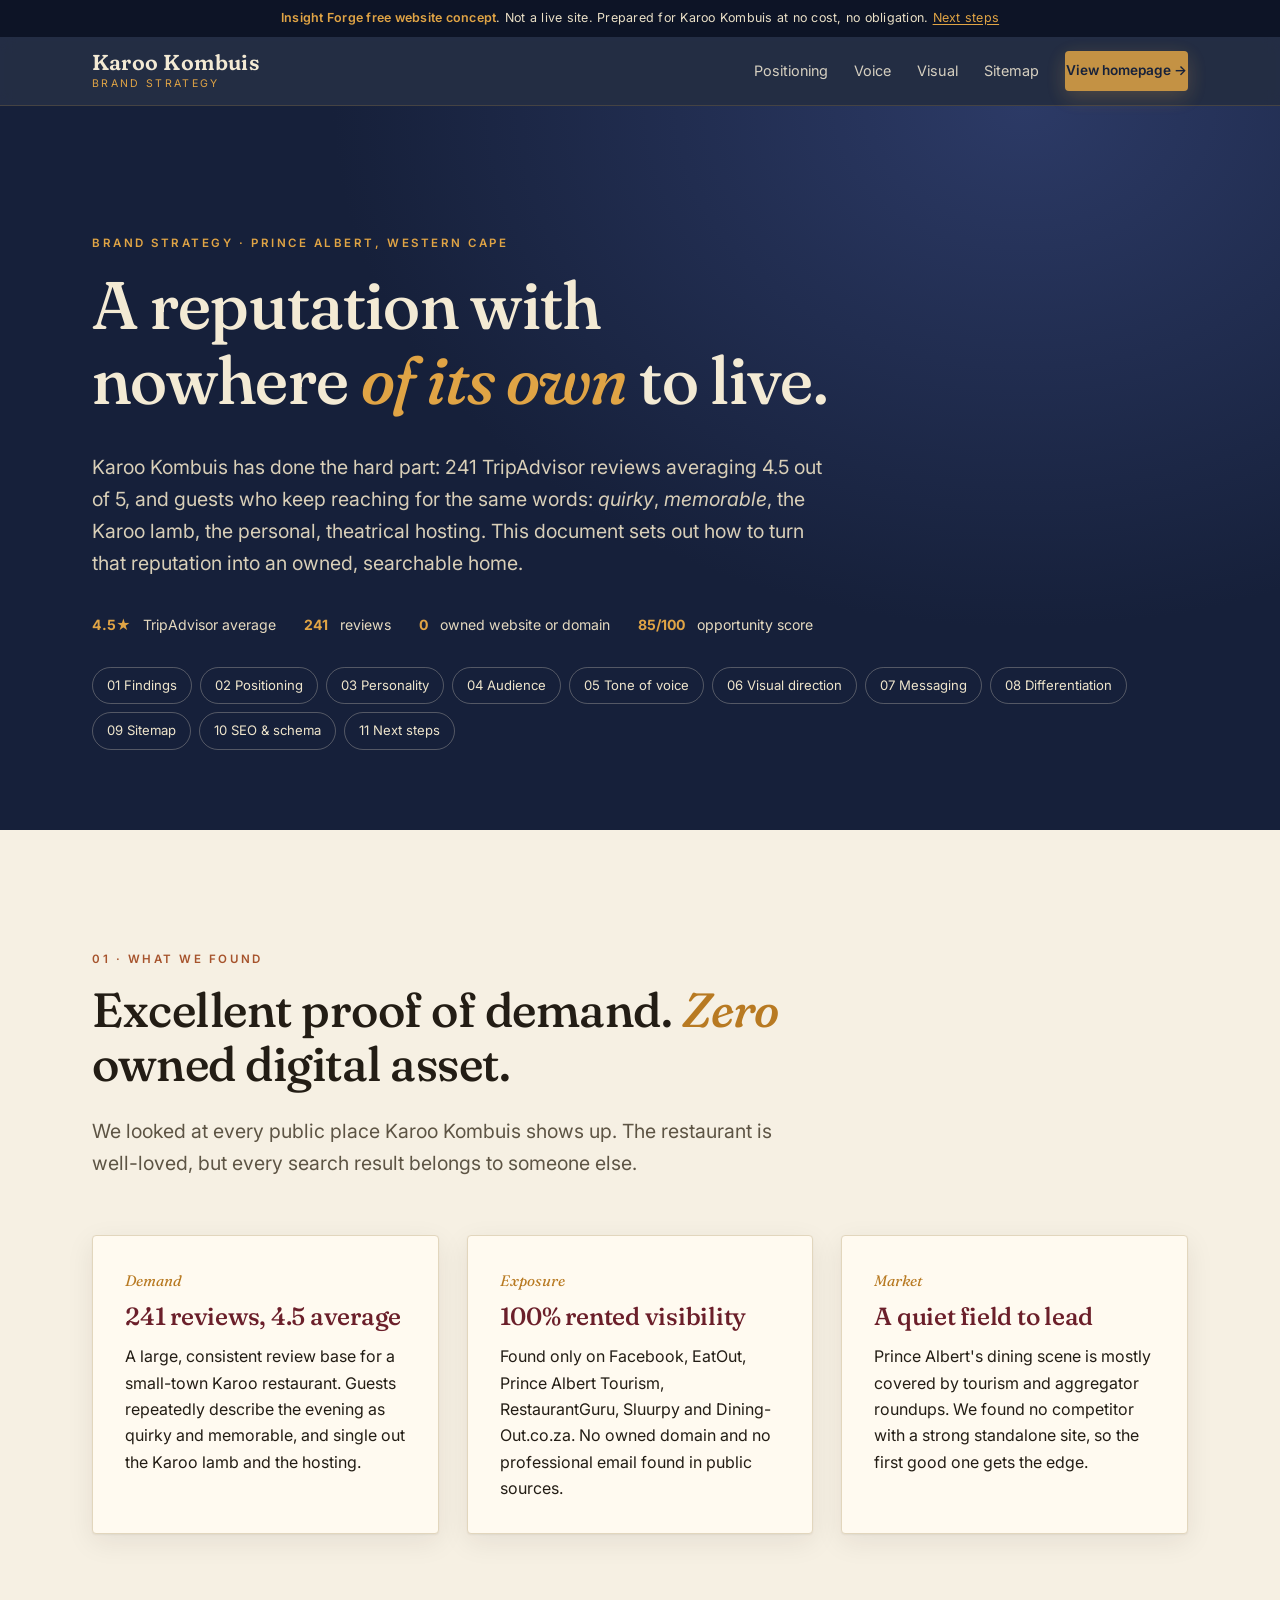
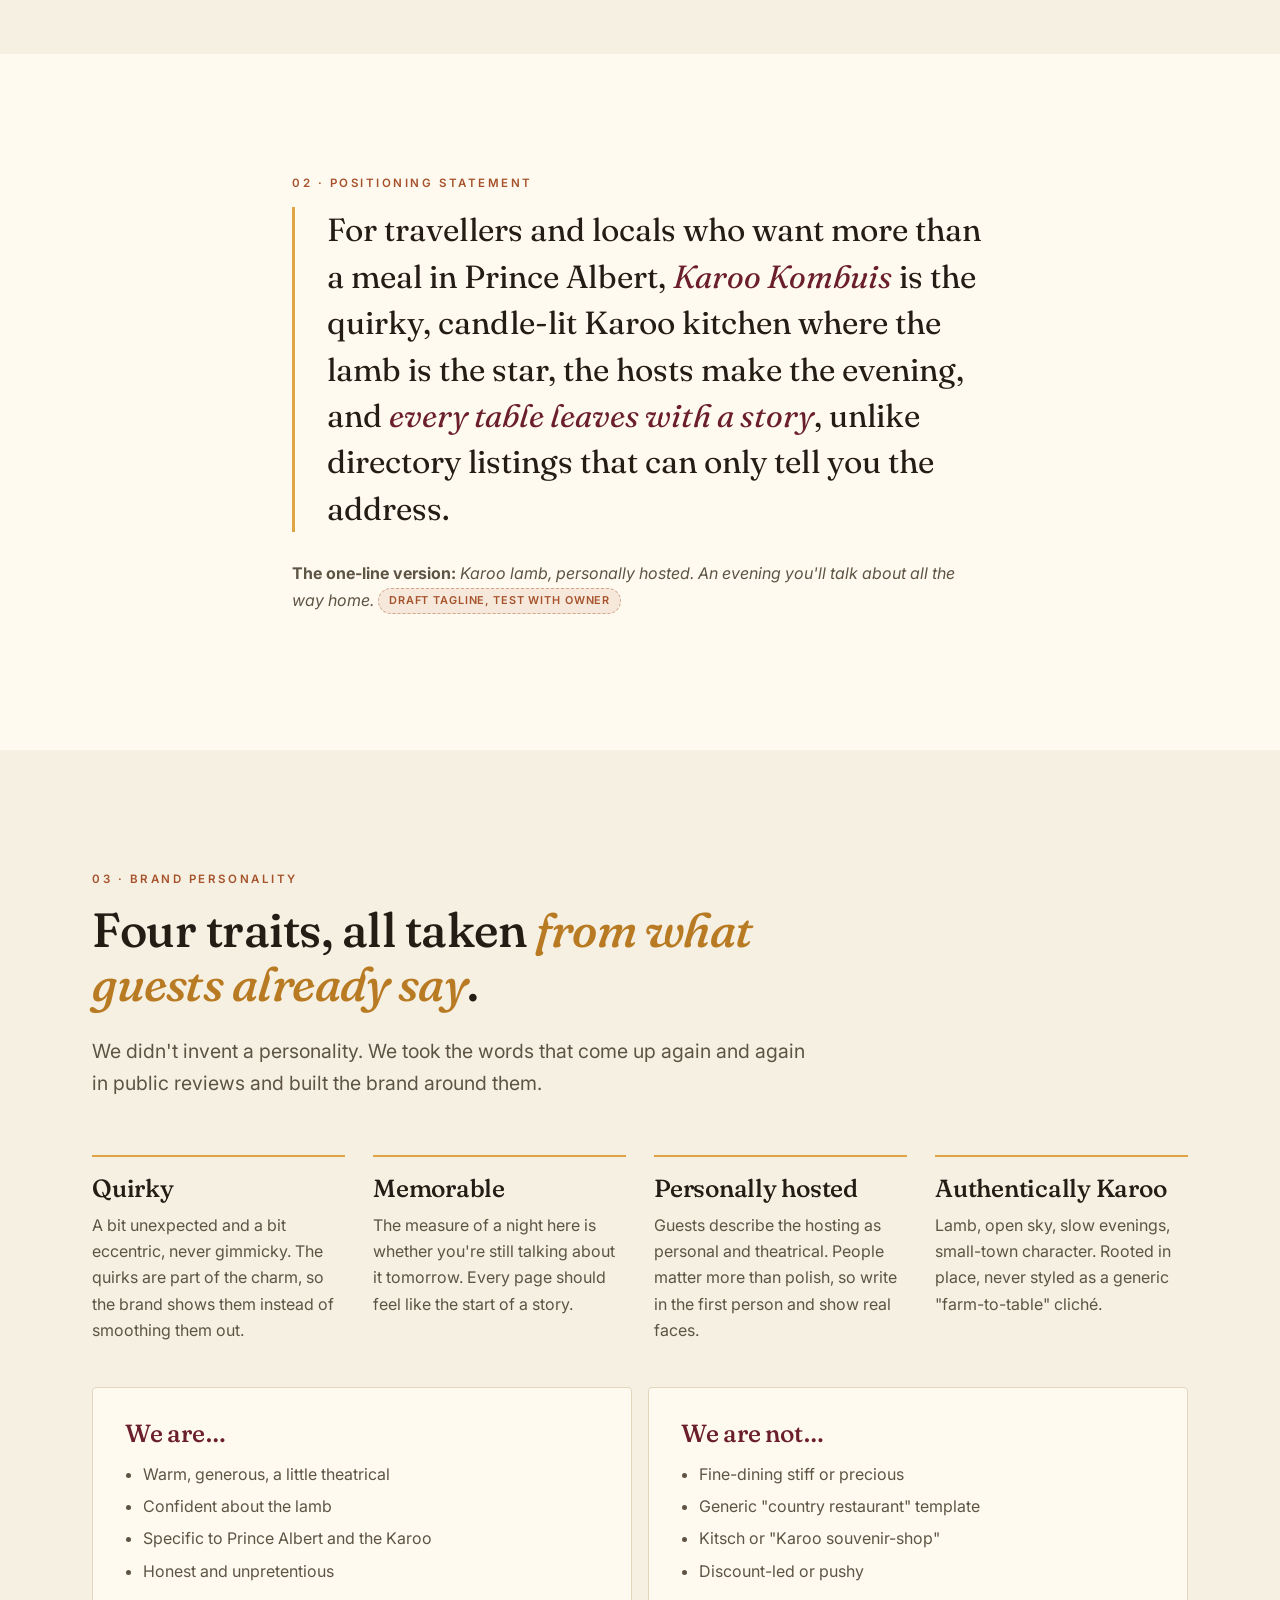
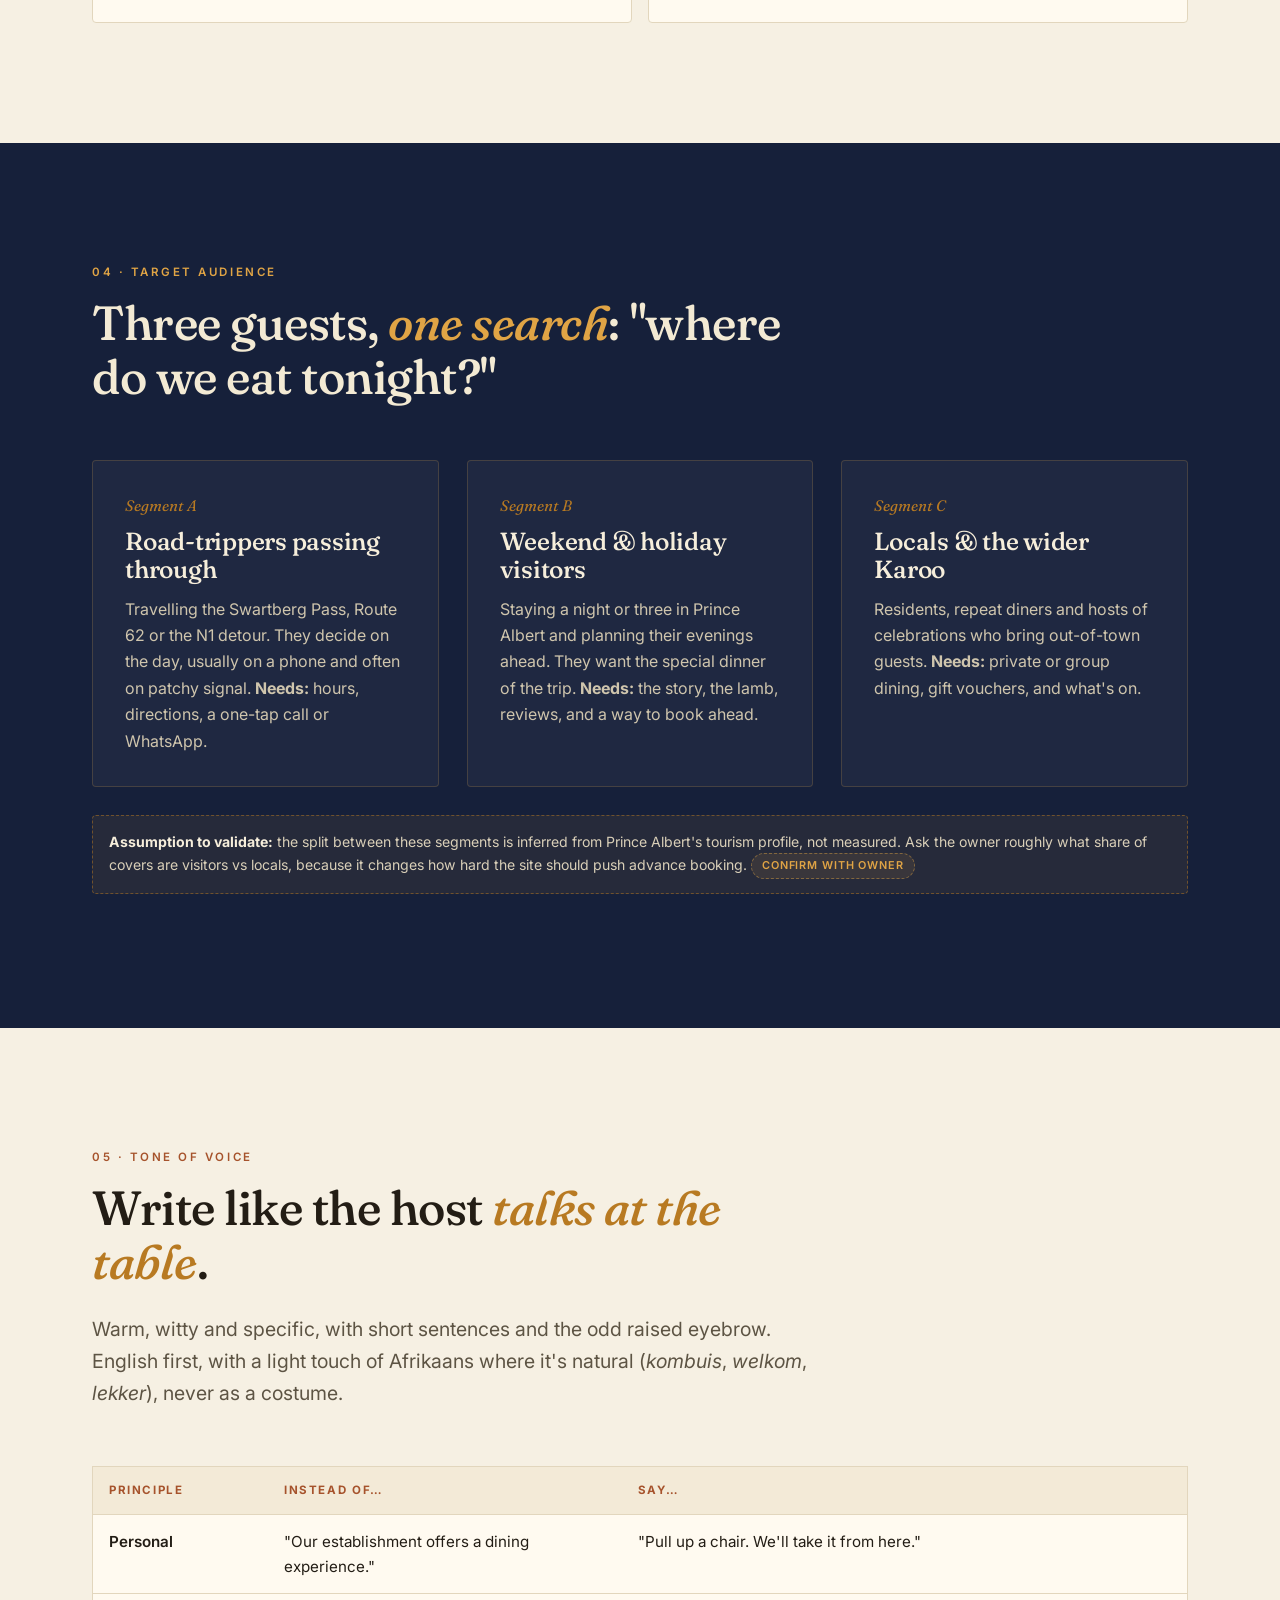
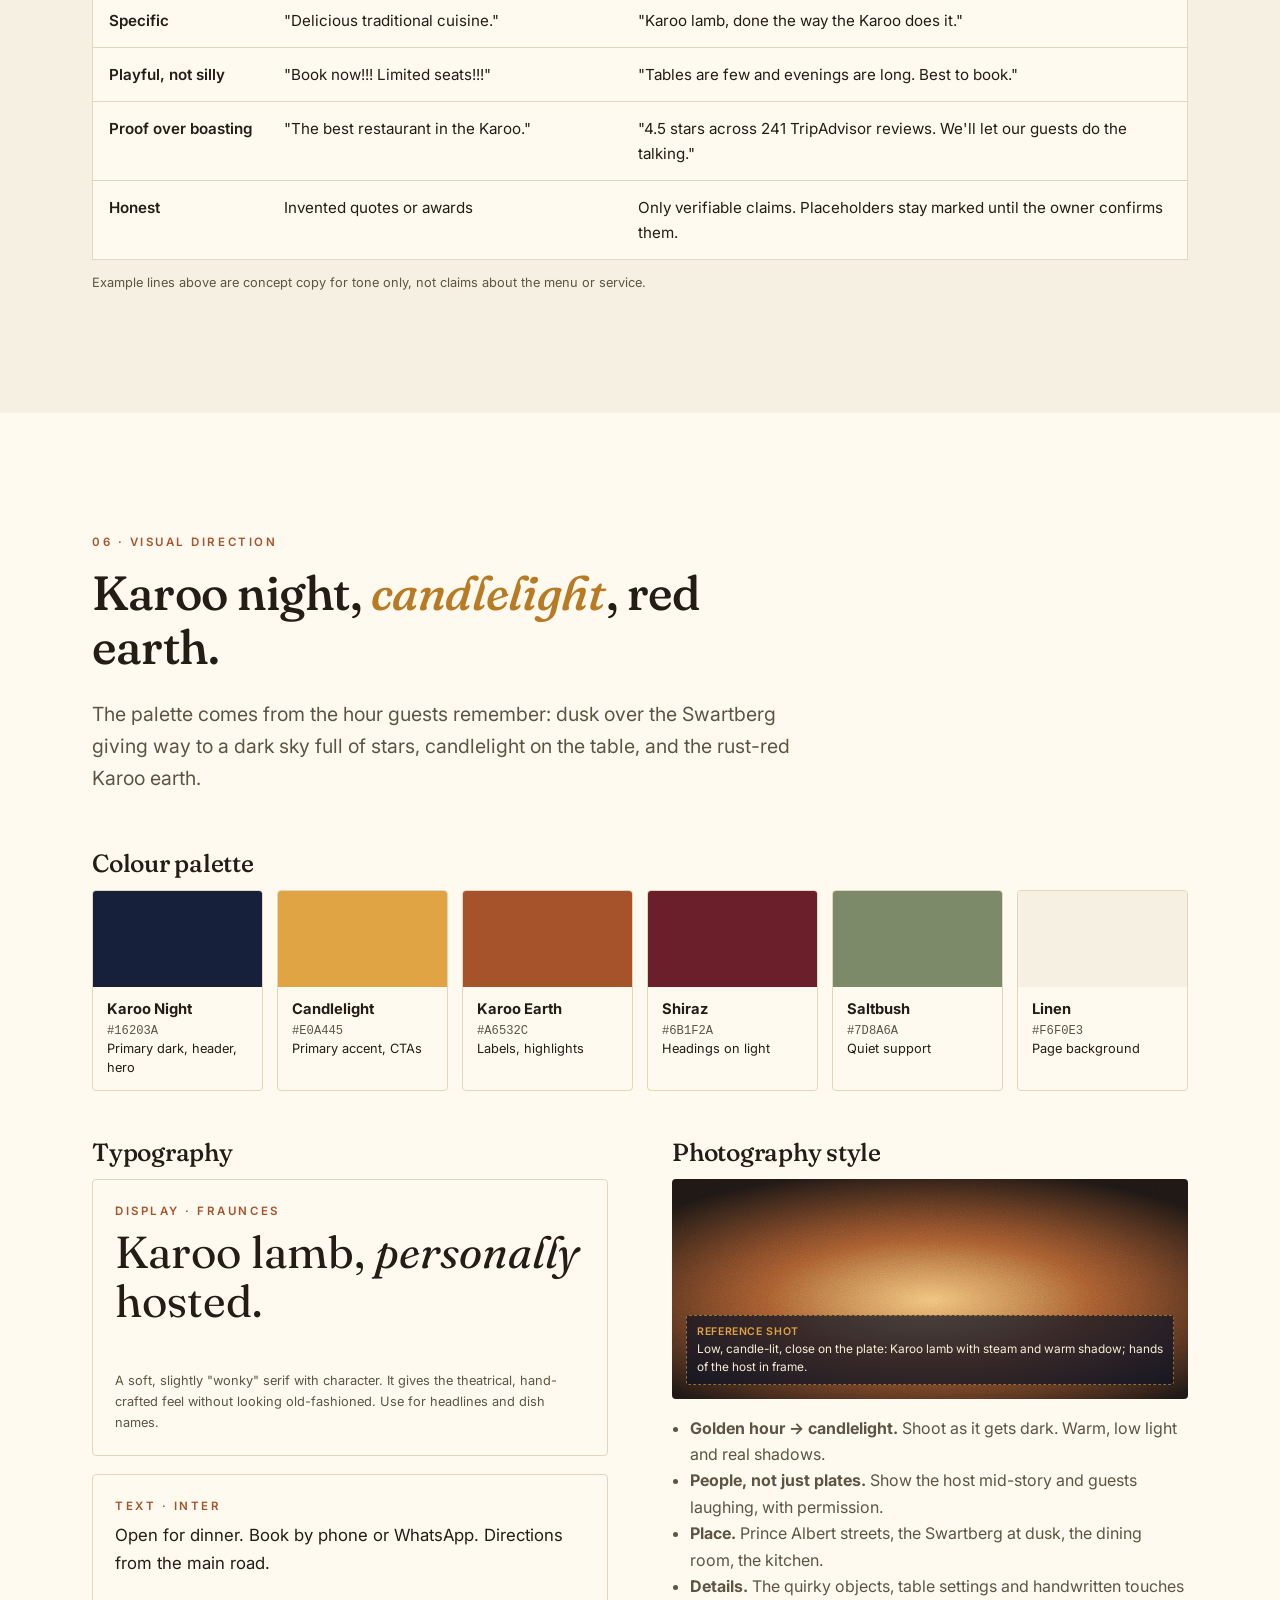
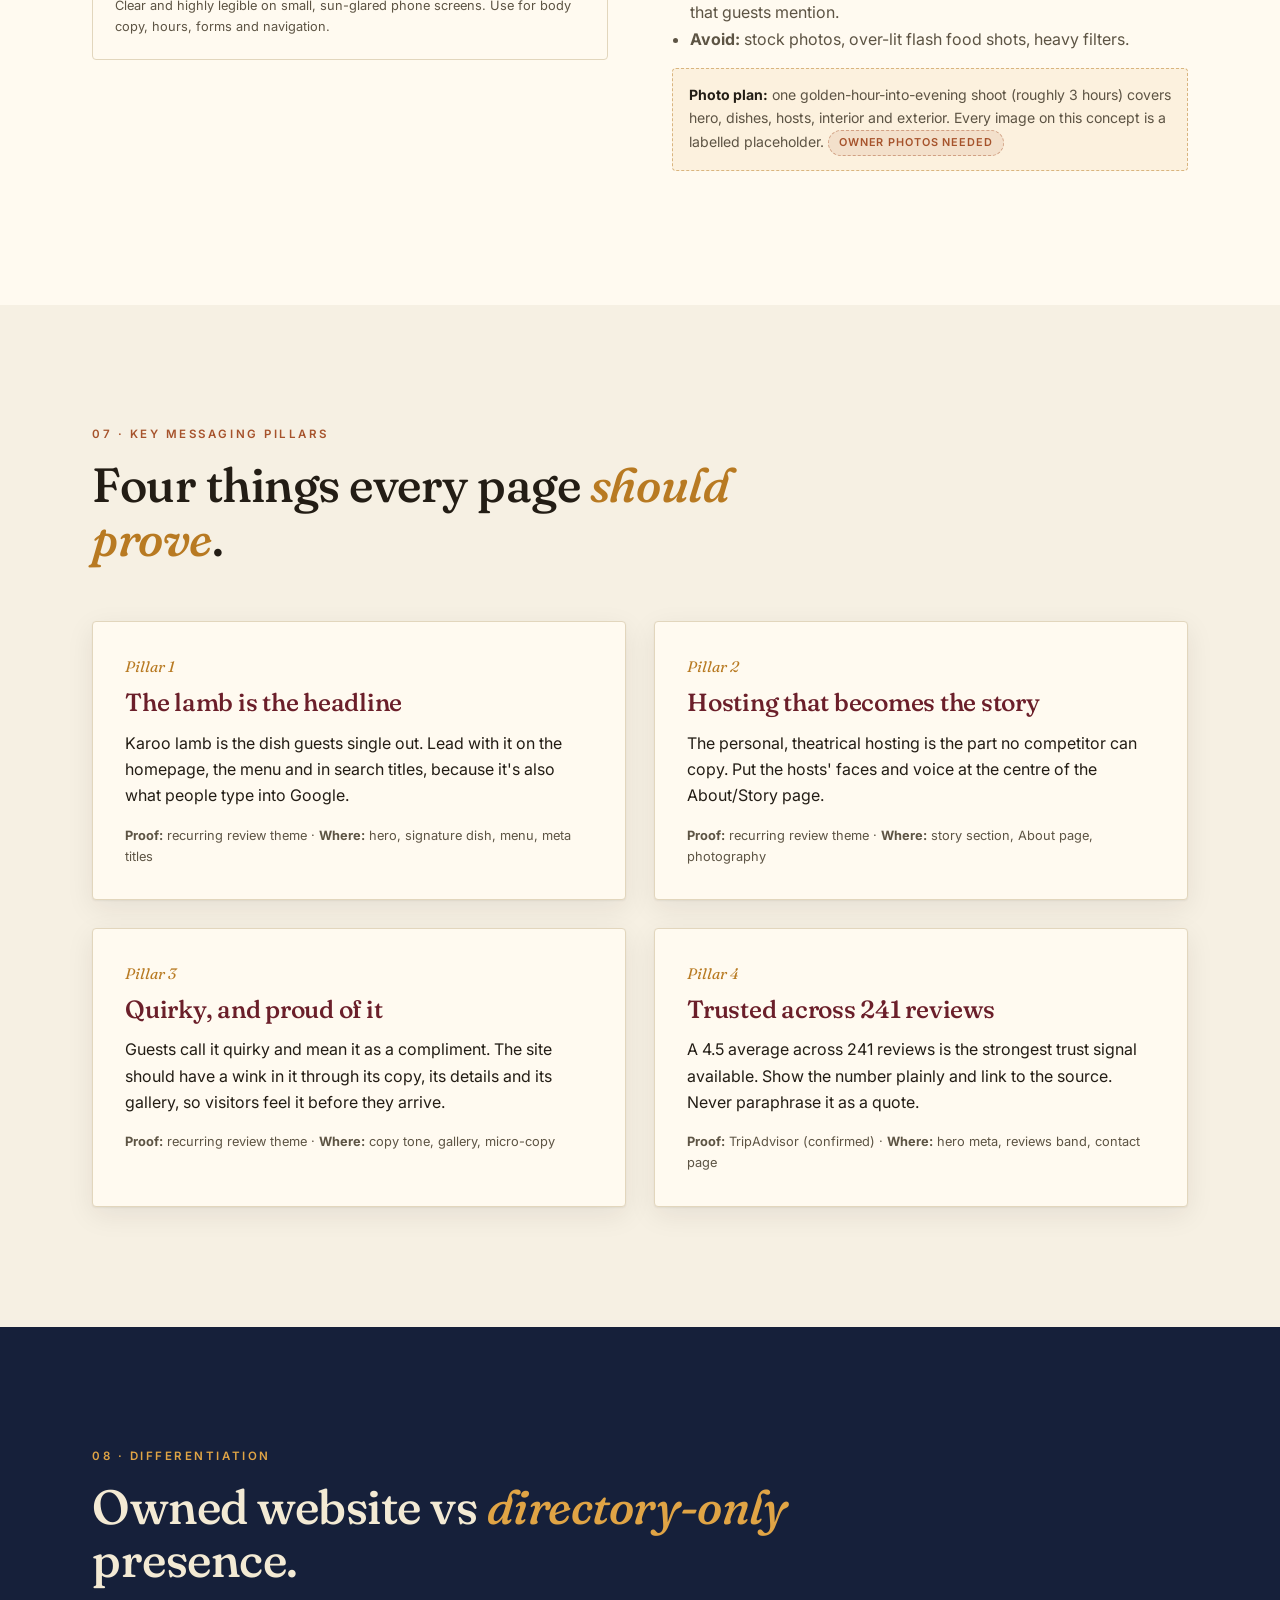
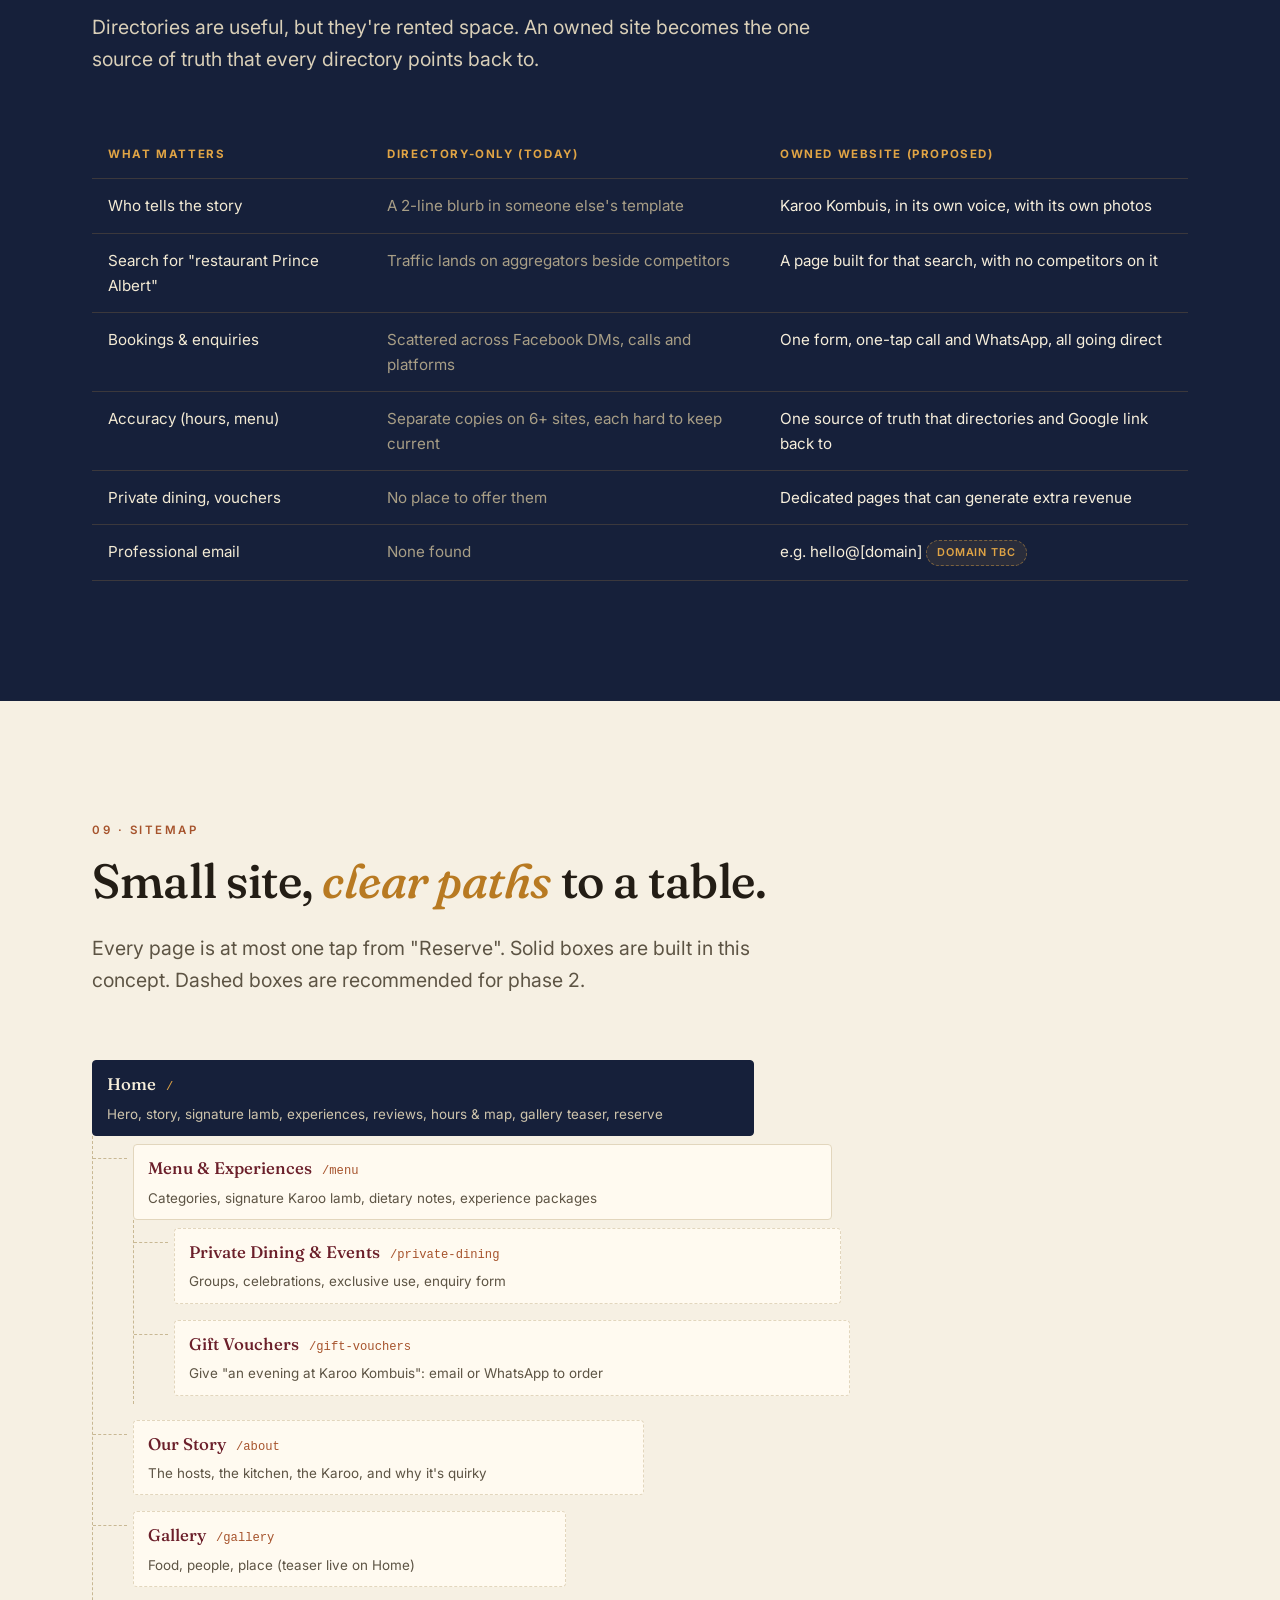
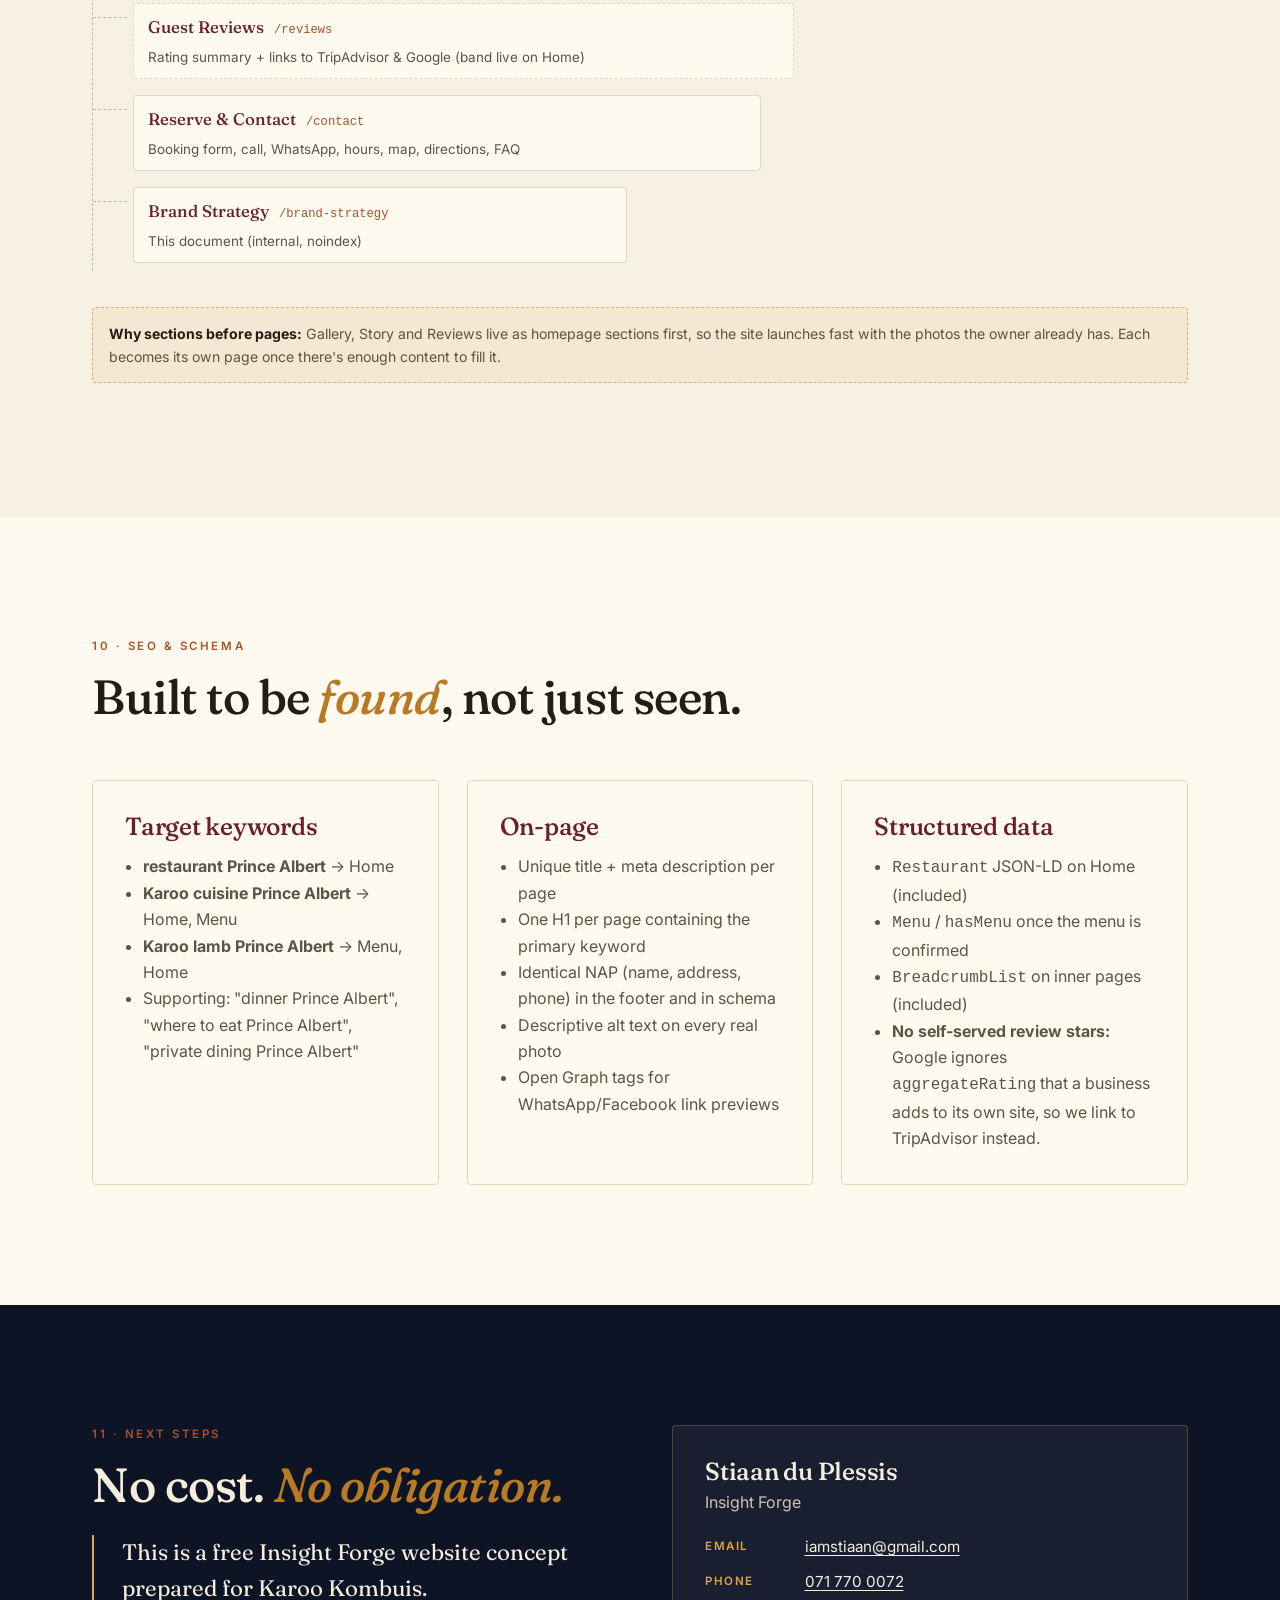
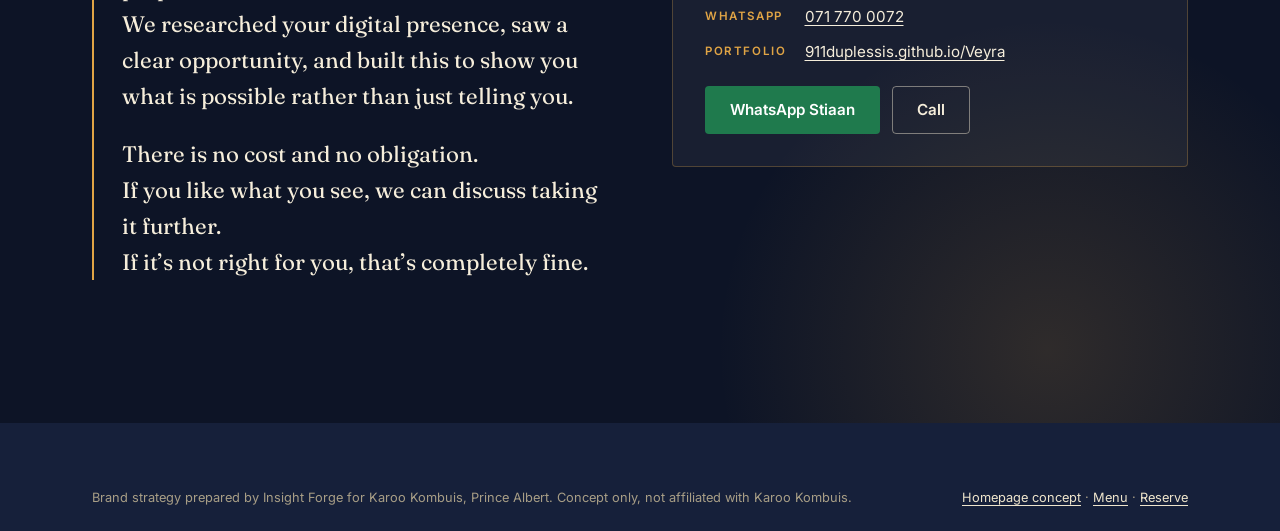
==== brand-strategy.html @ da8bb2c6 "Add Karoo Kombuis website concept and brand strategy Brand strategy page (positioning, voice, visual" ====
<!doctype html>
<html lang="en-ZA" class="no-js">
<head>
<meta charset="utf-8">
<meta name="viewport" content="width=device-width,initial-scale=1,viewport-fit=cover">
<title>Brand Strategy — Karoo Kombuis | Insight Forge Concept</title>
<meta name="description" content="Brand strategy for Karoo Kombuis, Prince Albert: positioning, personality, audience, tone of voice, visual direction, messaging pillars and sitemap. A free Insight Forge concept.">
<meta name="robots" content="noindex">
<meta property="og:type" content="article">
<meta property="og:title" content="Karoo Kombuis — Brand Strategy (Insight Forge concept)">
<meta property="og:description" content="How a 4.5★, 241-review Prince Albert restaurant can own its story online.">
<meta name="theme-color" content="#16203a">
<link rel="preconnect" href="https://fonts.googleapis.com">
<link rel="preconnect" href="https://fonts.gstatic.com" crossorigin>
<link rel="stylesheet" href="https://fonts.googleapis.com/css2?family=Fraunces:ital,opsz,wght,SOFT,WONK@0,9..144,300..700,0..100,0..1;1,9..144,300..700,0..100,0..1&family=Inter:wght@400;500;600;700&display=swap">
<link rel="stylesheet" href="assets/site.css">
</head>
<body>
<a class="skip" href="#main">Skip to content</a>
<div class="concept-bar"><strong>Insight Forge free website concept</strong>. Not a live site. Prepared for Karoo Kombuis at no cost, no obligation. <a href="#next-steps">Next steps</a></div>

<header class="site-header">
  <nav class="wrap nav" aria-label="Primary">
    <a class="brand" href="index.html"><b>Karoo Kombuis</b><small>Brand Strategy</small></a>
    <button class="nav-toggle" aria-expanded="false" aria-controls="nav-links">Menu</button>
    <ul class="nav-links" id="nav-links">
      <li><a href="#positioning">Positioning</a></li>
      <li><a href="#voice">Voice</a></li>
      <li><a href="#visual">Visual</a></li>
      <li><a href="#sitemap">Sitemap</a></li>
      <li><a class="btn btn-primary btn-sm" href="index.html">View homepage →</a></li>
    </ul>
  </nav>
</header>

<main id="main">
  <!-- Cover -->
  <section class="page-hero on-dark">
    <div class="wrap">
      <p class="eyebrow">Brand strategy · Prince Albert, Western Cape</p>
      <h1>A reputation with nowhere <em>of its own</em> to live.</h1>
      <p class="lead">Karoo Kombuis has done the hard part: 241 TripAdvisor reviews averaging 4.5 out of 5, and guests who keep reaching for the same words: <em>quirky</em>, <em>memorable</em>, the Karoo lamb, the personal, theatrical hosting. This document sets out how to turn that reputation into an owned, searchable home.</p>
      <div class="hero-meta">
        <span><b class="star">4.5★</b>&nbsp;TripAdvisor average</span>
        <span><b class="star">241</b>&nbsp;reviews</span>
        <span><b class="star">0</b>&nbsp;owned website or domain</span>
        <span><b class="star">85/100</b>&nbsp;opportunity score</span>
      </div>
      <nav class="toc" aria-label="Contents">
        <a href="#findings">01 Findings</a><a href="#positioning">02 Positioning</a><a href="#personality">03 Personality</a><a href="#audience">04 Audience</a><a href="#voice">05 Tone of voice</a><a href="#visual">06 Visual direction</a><a href="#pillars">07 Messaging</a><a href="#difference">08 Differentiation</a><a href="#sitemap">09 Sitemap</a><a href="#seo">10 SEO &amp; schema</a><a href="#next-steps">11 Next steps</a>
      </nav>
    </div>
  </section>

  <!-- 01 Findings -->
  <section id="findings">
    <div class="wrap">
      <div class="section-head">
        <p class="eyebrow">01 · What we found</p>
        <h2>Excellent proof of demand. <em>Zero</em> owned digital asset.</h2>
        <p class="lead">We looked at every public place Karoo Kombuis shows up. The restaurant is well-loved, but every search result belongs to someone else.</p>
      </div>
      <div class="grid g3">
        <div class="card lift reveal"><span class="num">Demand</span><h3>241 reviews, 4.5 average</h3><p>A large, consistent review base for a small-town Karoo restaurant. Guests repeatedly describe the evening as quirky and memorable, and single out the Karoo lamb and the hosting.</p></div>
        <div class="card lift reveal"><span class="num">Exposure</span><h3>100% rented visibility</h3><p>Found only on Facebook, EatOut, Prince Albert Tourism, RestaurantGuru, Sluurpy and Dining-Out.co.za. No owned domain and no professional email found in public sources.</p></div>
        <div class="card lift reveal"><span class="num">Market</span><h3>A quiet field to lead</h3><p>Prince Albert's dining scene is mostly covered by tourism and aggregator roundups. We found no competitor with a strong standalone site, so the first good one gets the edge.</p></div>
      </div>
    </div>
  </section>

  <!-- 02 Positioning -->
  <section id="positioning" class="on-paper">
    <div class="wrap narrow">
      <p class="eyebrow">02 · Positioning statement</p>
      <blockquote class="statement">For travellers and locals who want more than a meal in Prince Albert, <em>Karoo Kombuis</em> is the quirky, candle-lit Karoo kitchen where the lamb is the star, the hosts make the evening, and <em>every table leaves with a story</em>, unlike directory listings that can only tell you the address.</blockquote>
      <p style="margin-top:28px;color:var(--sub)"><b>The one-line version:</b> <i>Karoo lamb, personally hosted. An evening you'll talk about all the way home.</i> <span class="tbc">Draft tagline, test with owner</span></p>
    </div>
  </section>

  <!-- 03 Personality -->
  <section id="personality">
    <div class="wrap">
      <div class="section-head">
        <p class="eyebrow">03 · Brand personality</p>
        <h2>Four traits, all taken <em>from what guests already say</em>.</h2>
        <p class="lead">We didn't invent a personality. We took the words that come up again and again in public reviews and built the brand around them.</p>
      </div>
      <div class="grid g4 pillars">
        <div class="pillar reveal"><h3>Quirky</h3><p>A bit unexpected and a bit eccentric, never gimmicky. The quirks are part of the charm, so the brand shows them instead of smoothing them out.</p></div>
        <div class="pillar reveal"><h3>Memorable</h3><p>The measure of a night here is whether you're still talking about it tomorrow. Every page should feel like the start of a story.</p></div>
        <div class="pillar reveal"><h3>Personally hosted</h3><p>Guests describe the hosting as personal and theatrical. People matter more than polish, so write in the first person and show real faces.</p></div>
        <div class="pillar reveal"><h3>Authentically Karoo</h3><p>Lamb, open sky, slow evenings, small-town character. Rooted in place, never styled as a generic "farm-to-table" cliché.</p></div>
      </div>
      <div class="do-dont" style="margin-top:44px">
        <div class="card"><h3>We are…</h3><ul><li>Warm, generous, a little theatrical</li><li>Confident about the lamb</li><li>Specific to Prince Albert and the Karoo</li><li>Honest and unpretentious</li></ul></div>
        <div class="card"><h3>We are not…</h3><ul><li>Fine-dining stiff or precious</li><li>Generic "country restaurant" template</li><li>Kitsch or "Karoo souvenir-shop"</li><li>Discount-led or pushy</li></ul></div>
      </div>
    </div>
  </section>

  <!-- 04 Audience -->
  <section id="audience" class="on-dark">
    <div class="wrap">
      <div class="section-head">
        <p class="eyebrow">04 · Target audience</p>
        <h2>Three guests, <em>one search</em>: "where do we eat tonight?"</h2>
      </div>
      <div class="grid g3">
        <div class="card reveal"><span class="num">Segment A</span><h3>Road-trippers passing through</h3><p>Travelling the Swartberg Pass, Route 62 or the N1 detour. They decide on the day, usually on a phone and often on patchy signal. <b>Needs:</b> hours, directions, a one-tap call or WhatsApp.</p></div>
        <div class="card reveal"><span class="num">Segment B</span><h3>Weekend &amp; holiday visitors</h3><p>Staying a night or three in Prince Albert and planning their evenings ahead. They want the special dinner of the trip. <b>Needs:</b> the story, the lamb, reviews, and a way to book ahead.</p></div>
        <div class="card reveal"><span class="num">Segment C</span><h3>Locals &amp; the wider Karoo</h3><p>Residents, repeat diners and hosts of celebrations who bring out-of-town guests. <b>Needs:</b> private or group dining, gift vouchers, and what's on.</p></div>
      </div>
      <p class="note" style="margin-top:28px;background:rgba(224,164,69,.08);color:#d9cfb8"><b style="color:#f6eedb">Assumption to validate:</b> the split between these segments is inferred from Prince Albert's tourism profile, not measured. Ask the owner roughly what share of covers are visitors vs locals, because it changes how hard the site should push advance booking. <span class="tbc">Confirm with owner</span></p>
    </div>
  </section>

  <!-- 05 Voice -->
  <section id="voice">
    <div class="wrap">
      <div class="section-head">
        <p class="eyebrow">05 · Tone of voice</p>
        <h2>Write like the host <em>talks at the table</em>.</h2>
        <p class="lead">Warm, witty and specific, with short sentences and the odd raised eyebrow. English first, with a light touch of Afrikaans where it's natural (<i>kombuis</i>, <i>welkom</i>, <i>lekker</i>), never as a costume.</p>
      </div>
      <div class="table-scroll">
      <table class="voice-table">
        <thead><tr><th>Principle</th><th>Instead of…</th><th>Say…</th></tr></thead>
        <tbody>
          <tr><td>Personal</td><td>"Our establishment offers a dining experience."</td><td>"Pull up a chair. We'll take it from here."</td></tr>
          <tr><td>Specific</td><td>"Delicious traditional cuisine."</td><td>"Karoo lamb, done the way the Karoo does it."</td></tr>
          <tr><td>Playful, not silly</td><td>"Book now!!! Limited seats!!!"</td><td>"Tables are few and evenings are long. Best to book."</td></tr>
          <tr><td>Proof over boasting</td><td>"The best restaurant in the Karoo."</td><td>"4.5 stars across 241 TripAdvisor reviews. We'll let our guests do the talking."</td></tr>
          <tr><td>Honest</td><td>Invented quotes or awards</td><td>Only verifiable claims. Placeholders stay marked until the owner confirms them.</td></tr>
        </tbody>
      </table>
      </div>
      <p class="form-note" style="margin-top:12px">Example lines above are concept copy for tone only, not claims about the menu or service.</p>
    </div>
  </section>

  <!-- 06 Visual -->
  <section id="visual" class="on-paper">
    <div class="wrap">
      <div class="section-head">
        <p class="eyebrow">06 · Visual direction</p>
        <h2>Karoo night, <em>candlelight</em>, red earth.</h2>
        <p class="lead">The palette comes from the hour guests remember: dusk over the Swartberg giving way to a dark sky full of stars, candlelight on the table, and the rust-red Karoo earth.</p>
      </div>

      <h3>Colour palette</h3>
      <div class="swatches" style="margin-bottom:48px">
        <div class="swatch"><i style="background:#16203a"></i><div><b>Karoo Night</b><code>#16203A</code><br>Primary dark, header, hero</div></div>
        <div class="swatch"><i style="background:#e0a445"></i><div><b>Candlelight</b><code>#E0A445</code><br>Primary accent, CTAs</div></div>
        <div class="swatch"><i style="background:#a6532c"></i><div><b>Karoo Earth</b><code>#A6532C</code><br>Labels, highlights</div></div>
        <div class="swatch"><i style="background:#6b1f2a"></i><div><b>Shiraz</b><code>#6B1F2A</code><br>Headings on light</div></div>
        <div class="swatch"><i style="background:#7d8a6a"></i><div><b>Saltbush</b><code>#7D8A6A</code><br>Quiet support</div></div>
        <div class="swatch"><i style="background:#f6f0e3"></i><div><b>Linen</b><code>#F6F0E3</code><br>Page background</div></div>
      </div>

      <div class="split" style="align-items:start">
        <div>
          <h3>Typography</h3>
          <div class="type-spec">
            <div><p class="eyebrow" style="margin-bottom:6px">Display · Fraunces</p><p class="sample-serif">Karoo lamb, <i>personally</i> hosted.</p><p class="form-note">A soft, slightly "wonky" serif with character. It gives the theatrical, hand-crafted feel without looking old-fashioned. Use for headlines and dish names.</p></div>
            <div><p class="eyebrow" style="margin-bottom:6px">Text · Inter</p><p class="sample-sans">Open for dinner. Book by phone or WhatsApp. Directions from the main road.</p><p class="form-note">Clear and highly legible on small, sun-glared phone screens. Use for body copy, hours, forms and navigation.</p></div>
          </div>
        </div>
        <div>
          <h3>Photography style</h3>
          <div class="ph table" style="min-height:220px;margin-bottom:16px"><span class="ph-label"><b>Reference shot</b>Low, candle-lit, close on the plate: Karoo lamb with steam and warm shadow; hands of the host in frame.</span></div>
          <ul style="color:var(--sub);padding-left:18px">
            <li><b>Golden hour → candlelight.</b> Shoot as it gets dark. Warm, low light and real shadows.</li>
            <li><b>People, not just plates.</b> Show the host mid-story and guests laughing, with permission.</li>
            <li><b>Place.</b> Prince Albert streets, the Swartberg at dusk, the dining room, the kitchen.</li>
            <li><b>Details.</b> The quirky objects, table settings and handwritten touches that guests mention.</li>
            <li><b>Avoid:</b> stock photos, over-lit flash food shots, heavy filters.</li>
          </ul>
          <p class="note"><b>Photo plan:</b> one golden-hour-into-evening shoot (roughly 3 hours) covers hero, dishes, hosts, interior and exterior. Every image on this concept is a labelled placeholder. <span class="tbc">Owner photos needed</span></p>
        </div>
      </div>
    </div>
  </section>

  <!-- 07 Pillars -->
  <section id="pillars">
    <div class="wrap">
      <div class="section-head">
        <p class="eyebrow">07 · Key messaging pillars</p>
        <h2>Four things every page <em>should prove</em>.</h2>
      </div>
      <div class="grid g2">
        <div class="card lift reveal"><span class="num">Pillar 1</span><h3>The lamb is the headline</h3><p>Karoo lamb is the dish guests single out. Lead with it on the homepage, the menu and in search titles, because it's also what people type into Google.</p><p class="form-note"><b>Proof:</b> recurring review theme · <b>Where:</b> hero, signature dish, menu, meta titles</p></div>
        <div class="card lift reveal"><span class="num">Pillar 2</span><h3>Hosting that becomes the story</h3><p>The personal, theatrical hosting is the part no competitor can copy. Put the hosts' faces and voice at the centre of the About/Story page.</p><p class="form-note"><b>Proof:</b> recurring review theme · <b>Where:</b> story section, About page, photography</p></div>
        <div class="card lift reveal"><span class="num">Pillar 3</span><h3>Quirky, and proud of it</h3><p>Guests call it quirky and mean it as a compliment. The site should have a wink in it through its copy, its details and its gallery, so visitors feel it before they arrive.</p><p class="form-note"><b>Proof:</b> recurring review theme · <b>Where:</b> copy tone, gallery, micro-copy</p></div>
        <div class="card lift reveal"><span class="num">Pillar 4</span><h3>Trusted across 241 reviews</h3><p>A 4.5 average across 241 reviews is the strongest trust signal available. Show the number plainly and link to the source. Never paraphrase it as a quote.</p><p class="form-note"><b>Proof:</b> TripAdvisor (confirmed) · <b>Where:</b> hero meta, reviews band, contact page</p></div>
      </div>
    </div>
  </section>

  <!-- 08 Differentiation -->
  <section id="difference" class="on-dark">
    <div class="wrap">
      <div class="section-head">
        <p class="eyebrow">08 · Differentiation</p>
        <h2>Owned website vs <em>directory-only</em> presence.</h2>
        <p class="lead">Directories are useful, but they're rented space. An owned site becomes the one source of truth that every directory points back to.</p>
      </div>
      <div class="table-scroll">
      <table class="compare">
        <thead><tr><th>What matters</th><th>Directory-only (today)</th><th>Owned website (proposed)</th></tr></thead>
        <tbody>
          <tr><td>Who tells the story</td><td>A 2-line blurb in someone else's template</td><td>Karoo Kombuis, in its own voice, with its own photos</td></tr>
          <tr><td>Search for "restaurant Prince Albert"</td><td>Traffic lands on aggregators beside competitors</td><td>A page built for that search, with no competitors on it</td></tr>
          <tr><td>Bookings &amp; enquiries</td><td>Scattered across Facebook DMs, calls and platforms</td><td>One form, one-tap call and WhatsApp, all going direct</td></tr>
          <tr><td>Accuracy (hours, menu)</td><td>Separate copies on 6+ sites, each hard to keep current</td><td>One source of truth that directories and Google link back to</td></tr>
          <tr><td>Private dining, vouchers</td><td>No place to offer them</td><td>Dedicated pages that can generate extra revenue</td></tr>
          <tr><td>Professional email</td><td>None found</td><td>e.g. hello@[domain] <span class="tbc">Domain TBC</span></td></tr>
        </tbody>
      </table>
      </div>
    </div>
  </section>

  <!-- 09 Sitemap -->
  <section id="sitemap">
    <div class="wrap">
      <div class="section-head">
        <p class="eyebrow">09 · Sitemap</p>
        <h2>Small site, <em>clear paths</em> to a table.</h2>
        <p class="lead">Every page is at most one tap from "Reserve". Solid boxes are built in this concept. Dashed boxes are recommended for phase 2.</p>
      </div>
      <div class="tree">
        <ul>
          <li><a class="node root" href="index.html" style="text-decoration:none"><b>Home</b><code>/</code><span>Hero, story, signature lamb, experiences, reviews, hours &amp; map, gallery teaser, reserve</span></a>
            <ul>
              <li><a class="node" href="menu.html" style="text-decoration:none"><b>Menu &amp; Experiences</b><code>/menu</code><span>Categories, signature Karoo lamb, dietary notes, experience packages</span></a>
                <ul>
                  <li><span class="node phase2"><b>Private Dining &amp; Events</b><code>/private-dining</code><span>Groups, celebrations, exclusive use, enquiry form</span></span></li>
                  <li><span class="node phase2"><b>Gift Vouchers</b><code>/gift-vouchers</code><span>Give "an evening at Karoo Kombuis": email or WhatsApp to order</span></span></li>
                </ul>
              </li>
              <li><span class="node phase2"><b>Our Story</b><code>/about</code><span>The hosts, the kitchen, the Karoo, and why it's quirky</span></span></li>
              <li><span class="node phase2"><b>Gallery</b><code>/gallery</code><span>Food, people, place (teaser live on Home)</span></span></li>
              <li><span class="node phase2"><b>Guest Reviews</b><code>/reviews</code><span>Rating summary + links to TripAdvisor &amp; Google (band live on Home)</span></span></li>
              <li><a class="node" href="contact.html" style="text-decoration:none"><b>Reserve &amp; Contact</b><code>/contact</code><span>Booking form, call, WhatsApp, hours, map, directions, FAQ</span></a></li>
              <li><a class="node" href="brand-strategy.html" style="text-decoration:none"><b>Brand Strategy</b><code>/brand-strategy</code><span>This document (internal, noindex)</span></a></li>
            </ul>
          </li>
        </ul>
      </div>
      <p class="note" style="margin-top:28px"><b>Why sections before pages:</b> Gallery, Story and Reviews live as homepage sections first, so the site launches fast with the photos the owner already has. Each becomes its own page once there's enough content to fill it.</p>
    </div>
  </section>

  <!-- 10 SEO -->
  <section id="seo" class="on-paper">
    <div class="wrap">
      <div class="section-head">
        <p class="eyebrow">10 · SEO &amp; schema</p>
        <h2>Built to be <em>found</em>, not just seen.</h2>
      </div>
      <div class="grid g3">
        <div class="card"><h3>Target keywords</h3><ul style="padding-left:18px;color:var(--sub);margin:0"><li><b>restaurant Prince Albert</b> → Home</li><li><b>Karoo cuisine Prince Albert</b> → Home, Menu</li><li><b>Karoo lamb Prince Albert</b> → Menu, Home</li><li>Supporting: "dinner Prince Albert", "where to eat Prince Albert", "private dining Prince Albert"</li></ul></div>
        <div class="card"><h3>On-page</h3><ul style="padding-left:18px;color:var(--sub);margin:0"><li>Unique title + meta description per page</li><li>One H1 per page containing the primary keyword</li><li>Identical NAP (name, address, phone) in the footer and in schema</li><li>Descriptive alt text on every real photo</li><li>Open Graph tags for WhatsApp/Facebook link previews</li></ul></div>
        <div class="card"><h3>Structured data</h3><ul style="padding-left:18px;color:var(--sub);margin:0"><li><code>Restaurant</code> JSON-LD on Home (included)</li><li><code>Menu</code> / <code>hasMenu</code> once the menu is confirmed</li><li><code>BreadcrumbList</code> on inner pages (included)</li><li><b>No self-served review stars:</b> Google ignores <code>aggregateRating</code> that a business adds to its own site, so we link to TripAdvisor instead.</li></ul></div>
      </div>
    </div>
  </section>

  <!-- 11 Next steps -->
  <section id="next-steps" class="next">
    <div class="wrap">
      <div class="split" style="align-items:start">
        <div>
          <p class="eyebrow">11 · Next steps</p>
          <h2 style="color:#f6eedb">No cost. <em>No obligation.</em></h2>
          <blockquote>
            <p>This is a free Insight Forge website concept prepared for Karoo Kombuis.<br>We researched your digital presence, saw a clear opportunity, and built this to show you what is possible rather than just telling you.</p>
            <p>There is no cost and no obligation.<br>If you like what you see, we can discuss taking it further.<br>If it’s not right for you, that’s completely fine.</p>
          </blockquote>
        </div>
        <div class="contact-card">
          <h3>Stiaan du Plessis</h3>
          <p style="color:#cfc5ad;margin:0">Insight Forge</p>
          <dl>
            <dt>Email</dt><dd><a href="mailto:iamstiaan@gmail.com?subject=Karoo%20Kombuis%20website%20concept">iamstiaan@gmail.com</a></dd>
            <dt>Phone</dt><dd><a href="tel:+27717700072">071 770 0072</a></dd>
            <dt>WhatsApp</dt><dd><a href="https://wa.me/27717700072?text=Hi%20Stiaan%2C%20I%20saw%20the%20Karoo%20Kombuis%20website%20concept." target="_blank" rel="noopener">071 770 0072</a></dd>
            <dt>Portfolio</dt><dd><a href="https://911duplessis.github.io/Veyra/" target="_blank" rel="noopener">911duplessis.github.io/Veyra</a></dd>
          </dl>
          <div class="btn-row">
            <a class="btn btn-wa" href="https://wa.me/27717700072?text=Hi%20Stiaan%2C%20I%20saw%20the%20Karoo%20Kombuis%20website%20concept." target="_blank" rel="noopener">WhatsApp Stiaan</a>
            <a class="btn btn-ghost" href="tel:+27717700072">Call</a>
          </div>
        </div>
      </div>
    </div>
  </section>
</main>

<footer class="site-footer">
  <div class="wrap">
    <div class="foot-base" style="margin-top:0;border-top:0;padding-top:0">
      <p>Brand strategy prepared by Insight Forge for Karoo Kombuis, Prince Albert. Concept only, not affiliated with Karoo Kombuis.</p>
      <p><a href="index.html">Homepage concept</a> · <a href="menu.html">Menu</a> · <a href="contact.html">Reserve</a></p>
    </div>
  </div>
</footer>
<script src="assets/site.js" defer></script>
</body>
</html>
---- assets/site.css ----
/* Karoo Kombuis — concept stylesheet (Insight Forge)
   Palette: Karoo night, candlelight, ochre earth, veld sage, linen. */
:root{
  --night:#16203a;      /* Karoo night sky */
  --night-2:#223055;
  --candle:#e0a445;     /* candlelight amber — primary accent */
  --candle-deep:#b87a22;
  --ochre:#a6532c;      /* Karoo earth / rust */
  --wine:#6b1f2a;       /* shiraz — headings on light */
  --sage:#7d8a6a;       /* veld / saltbush */
  --linen:#f6f0e3;      /* page background */
  --paper:#fffaf0;      /* cards */
  --ink:#231d15;
  --sub:#5d5444;
  --line:#e2d6bd;
  --radius:4px;
  --shadow:0 1px 2px rgba(35,29,21,.06),0 8px 28px rgba(35,29,21,.08);
  --serif:'Fraunces',Georgia,'Times New Roman',serif;
  --sans:'Inter',system-ui,-apple-system,'Segoe UI',sans-serif;
  --max:1160px;
  --gutter:clamp(16px,4vw,32px);
  color-scheme:light;
}
*,*::before,*::after{box-sizing:border-box}
html{scroll-behavior:smooth;scroll-padding-top:80px;-webkit-text-size-adjust:100%}
@media (prefers-reduced-motion:reduce){html{scroll-behavior:auto}*{animation:none!important;transition:none!important}}
body{margin:0;background:var(--linen);color:var(--ink);font-family:var(--sans);font-size:1rem;line-height:1.65;-webkit-font-smoothing:antialiased;overflow-x:hidden}
img{max-width:100%;display:block}
a{color:inherit}
:focus-visible{outline:3px solid var(--candle);outline-offset:3px;border-radius:2px}
.skip{position:absolute;left:-9999px;top:0;background:var(--candle);color:var(--night);padding:10px 16px;z-index:100;font-weight:600}
.skip:focus{left:12px;top:12px}
.wrap{max-width:var(--max);margin:0 auto;padding-inline:var(--gutter)}
.narrow{max-width:760px}
.sr-only{position:absolute;width:1px;height:1px;overflow:hidden;clip:rect(0 0 0 0);white-space:nowrap}

/* ---------- Concept banner ---------- */
.concept-bar{background:#0d1426;color:#e9dfc6;font-size:.78rem;letter-spacing:.02em;text-align:center;padding:8px var(--gutter)}
.concept-bar strong{color:var(--candle);font-weight:600}
.concept-bar a{color:var(--candle);text-underline-offset:2px}

/* ---------- Header / nav ---------- */
.site-header{position:sticky;top:0;z-index:50;background:rgba(22,32,58,.94);backdrop-filter:saturate(140%) blur(8px);-webkit-backdrop-filter:saturate(140%) blur(8px);color:#f3ead4;border-bottom:1px solid rgba(224,164,69,.18)}
.nav{display:flex;align-items:center;justify-content:space-between;gap:16px;min-height:68px}
.brand{display:flex;flex-direction:column;text-decoration:none;line-height:1.05}
.brand b{font-family:var(--serif);font-weight:600;font-size:1.35rem;letter-spacing:.01em;font-variation-settings:"SOFT" 100,"WONK" 1}
.brand small{font-size:.66rem;letter-spacing:.22em;text-transform:uppercase;color:var(--candle);margin-top:4px}
.nav-links{display:flex;align-items:center;gap:26px;list-style:none;margin:0;padding:0;font-size:.9rem}
.nav-links a{text-decoration:none;opacity:.86;padding:6px 0;border-bottom:1px solid transparent}
.nav-links a:hover,.nav-links a[aria-current="page"]{opacity:1;border-bottom-color:var(--candle)}
.nav-toggle{display:none;background:none;border:1px solid rgba(243,234,212,.3);color:inherit;border-radius:var(--radius);padding:8px 12px;font:inherit;font-size:.85rem;cursor:pointer}
@media (max-width:900px){
  .nav-toggle{display:inline-flex}
  .nav-links{position:absolute;left:0;right:0;top:100%;flex-direction:column;align-items:stretch;gap:0;background:var(--night);padding:8px var(--gutter) 20px;border-bottom:1px solid rgba(224,164,69,.25);display:none}
  .nav-links.open{display:flex}
  .nav-links a{display:block;padding:14px 0;border-bottom:1px solid rgba(243,234,212,.08)}
  .nav-links .btn{margin-top:14px;text-align:center}
}

/* ---------- Buttons ---------- */
.btn{display:inline-flex;align-items:center;justify-content:center;gap:8px;font-family:var(--sans);font-weight:600;font-size:.95rem;text-decoration:none;border-radius:var(--radius);padding:14px 24px;border:1px solid transparent;cursor:pointer;transition:transform .15s ease,background .15s ease,box-shadow .15s ease;min-height:48px;line-height:1.2}
.btn:hover{transform:translateY(-1px)}
.btn-primary{background:var(--candle);color:var(--night);box-shadow:0 6px 20px rgba(224,164,69,.28)}
.btn-primary:hover{background:#ebb35a}
.btn-ghost{border-color:rgba(243,234,212,.45);color:#f6eedb;background:transparent}
.btn-ghost:hover{background:rgba(243,234,212,.08)}
.btn-dark{background:var(--night);color:#f6eedb}
.btn-outline{border-color:var(--ink);color:var(--ink);background:transparent}
.btn-wa{background:#1f7a4d;color:#fff}
.btn-sm{padding:10px 16px;min-height:40px;font-size:.85rem}
.btn-row{display:flex;flex-wrap:wrap;gap:12px}

/* ---------- Type ---------- */
.eyebrow{font-size:.72rem;font-weight:600;letter-spacing:.22em;text-transform:uppercase;color:var(--ochre);margin:0 0 14px}
.on-dark .eyebrow{color:var(--candle)}
h1,h2,h3,h4{font-family:var(--serif);font-weight:500;line-height:1.12;margin:0 0 .5em;letter-spacing:-.01em;font-variation-settings:"SOFT" 50}
h1{font-size:clamp(2.5rem,7vw,5rem)}
h2{font-size:clamp(1.9rem,4.4vw,3rem)}
h3{font-size:clamp(1.25rem,2.2vw,1.55rem)}
h2 em,h1 em{font-style:italic;color:var(--candle-deep)}
.on-dark h1 em,.on-dark h2 em{color:var(--candle)}
.lead{font-size:clamp(1.05rem,1.6vw,1.22rem);color:var(--sub);max-width:62ch}
.on-dark .lead,.on-dark-2 .lead{color:#d9cfb8}
.on-dark-2 .eyebrow{color:var(--candle)}
p{margin:0 0 1em}

/* ---------- Sections ---------- */
section{padding-block:clamp(64px,10vw,120px)}
.on-dark{background:var(--night);color:#f3ead4}
.on-dark-2{background:linear-gradient(180deg,var(--night) 0%,#1c2847 100%);color:#f3ead4}
.on-paper{background:var(--paper)}
.section-head{max-width:720px;margin-bottom:clamp(36px,5vw,56px)}
.section-head.center{margin-inline:auto;text-align:center}
.section-head.center .lead{margin-inline:auto}
.rule{display:flex;align-items:center;gap:14px;color:var(--candle-deep);margin:0 0 18px}
.rule::before,.rule::after{content:"";height:1px;flex:1;background:currentColor;opacity:.35}

/* ---------- Photo placeholders ---------- */
.ph{position:relative;overflow:hidden;border-radius:var(--radius);background:
  radial-gradient(120% 80% at 70% 10%,rgba(224,164,69,.55) 0%,rgba(224,164,69,0) 55%),
  linear-gradient(180deg,#2a3760 0%,#5b3b3a 55%,#a6532c 100%);
  color:#f7eed8;min-height:260px;isolation:isolate}
.ph::before{content:"";position:absolute;inset:0;z-index:-1;opacity:.35;mix-blend-mode:overlay;background-image:url("data:image/svg+xml,%3Csvg xmlns='http://www.w3.org/2000/svg' width='160' height='160'%3E%3Cfilter id='n'%3E%3CfeTurbulence type='fractalNoise' baseFrequency='.9' numOctaves='3' stitchTiles='stitch'/%3E%3C/filter%3E%3Crect width='100%25' height='100%25' filter='url(%23n)'/%3E%3C/svg%3E")}
.ph.warm{background:radial-gradient(90% 70% at 40% 45%,rgba(240,176,80,.85) 0%,rgba(166,83,44,.6) 40%,#2b1d17 100%)}
.ph.dusk{background:linear-gradient(180deg,#1a2442 0%,#3c3b5c 35%,#b0643a 72%,#d9a05a 100%)}
.ph.veld{background:linear-gradient(180deg,#c9b48c 0%,#9a8a66 50%,#5f5a44 100%)}
.ph.table{background:radial-gradient(70% 60% at 50% 55%,#f0c27a 0%,#a55b2f 45%,#1d1714 100%)}
.ph-label{position:absolute;left:14px;right:14px;bottom:14px;font-size:.74rem;line-height:1.45;background:rgba(13,20,38,.72);border:1px dashed rgba(224,164,69,.6);padding:8px 10px;border-radius:3px;backdrop-filter:blur(2px)}
.ph-label b{color:var(--candle);font-weight:600;letter-spacing:.06em;text-transform:uppercase;font-size:.66rem;display:block;margin-bottom:2px}

/* ---------- Hero ---------- */
.hero{position:relative;min-height:min(92vh,860px);display:flex;align-items:flex-end;color:#f7eed8;padding:0;background:var(--night)}
.hero .ph{position:absolute;inset:0;border-radius:0;min-height:0}
.hero-label{position:absolute;z-index:2;top:20px;right:var(--gutter);left:auto;bottom:auto;max-width:320px;color:#f7eed8}
@media (max-width:760px){.hero-label{left:var(--gutter);max-width:none}}
.hero-shade{position:absolute;inset:0;background:linear-gradient(180deg,rgba(13,20,38,.35) 0%,rgba(13,20,38,.15) 35%,rgba(13,20,38,.88) 100%)}
.hero-inner{background:transparent;position:relative;padding-block:clamp(120px,18vh,200px) clamp(56px,9vh,96px)}
.hero h1{max-width:14ch;text-shadow:0 2px 30px rgba(0,0,0,.35)}
.hero .lead{color:#eadfc6;max-width:52ch;margin-bottom:30px}
.hero-meta{display:flex;flex-wrap:wrap;gap:10px 28px;margin-top:34px;font-size:.88rem;color:#e6dac0}
.hero-meta span{display:inline-flex;align-items:center;gap:8px}
.star{color:var(--candle)}

/* ---------- Page hero (inner pages) ---------- */
.page-hero{background:radial-gradient(90% 120% at 80% 0%,#2c3a66 0%,var(--night) 60%);color:#f3ead4;padding-block:clamp(72px,11vw,128px) clamp(48px,7vw,80px)}
.page-hero h1{font-size:clamp(2.3rem,6vw,4.2rem);max-width:18ch}
.breadcrumb{font-size:.8rem;color:#bdb299;margin-bottom:22px}
.breadcrumb a{color:#e8dcc0}
.breadcrumb ol{list-style:none;margin:0;padding:0;display:flex;gap:8px;flex-wrap:wrap}
.breadcrumb li+li::before{content:"/";margin-right:8px;opacity:.5}

/* ---------- Grids & cards ---------- */
.grid{display:grid;gap:clamp(16px,2.4vw,28px)}
.g2{grid-template-columns:repeat(auto-fit,minmax(min(100%,420px),1fr))}
.g3{grid-template-columns:repeat(auto-fit,minmax(min(100%,280px),1fr))}
.g4{grid-template-columns:repeat(auto-fit,minmax(min(100%,220px),1fr))}
.split{display:grid;gap:clamp(28px,5vw,72px);align-items:center;grid-template-columns:1fr}
@media (min-width:900px){.split{grid-template-columns:1fr 1fr}.split.reverse>:first-child{order:2}}
.card{background:var(--paper);border:1px solid var(--line);border-radius:var(--radius);padding:clamp(22px,3vw,32px);position:relative}
.card.lift{box-shadow:var(--shadow)}
.card h3{color:var(--wine)}
.card p:last-child{margin-bottom:0}
.card .num{font-family:var(--serif);font-size:.95rem;color:var(--candle-deep);font-style:italic;display:block;margin-bottom:10px}
.on-dark .card{background:rgba(255,250,240,.04);border-color:rgba(224,164,69,.2)}
.on-dark .card h3{color:#f6eedb}
.on-dark .card p{color:#cfc5ad}

.pillars{counter-reset:p}
.pillar{border-top:2px solid var(--candle);padding-top:18px}
.pillar h3{margin-bottom:.35em}
.pillar p{color:var(--sub);margin:0}
.on-dark .pillar p{color:#cfc5ad}

/* Dish / experience cards */
.dish{display:flex;flex-direction:column;background:var(--paper);border:1px solid var(--line);border-radius:var(--radius);overflow:hidden}
.dish .ph{min-height:240px;border-radius:0}
.dish-body{padding:24px;display:flex;flex-direction:column;flex:1}
.dish-body h3{color:var(--wine)}
.dish-body p{color:var(--sub);font-size:.96rem}
.dish-body .meta{margin-top:auto;font-size:.8rem;color:var(--ochre);font-weight:600;letter-spacing:.04em}

/* Tag / placeholder chip */
.tbc{display:inline-block;font-size:.68rem;font-weight:600;letter-spacing:.08em;text-transform:uppercase;background:rgba(166,83,44,.1);color:var(--ochre);border:1px dashed rgba(166,83,44,.45);border-radius:999px;padding:3px 10px;vertical-align:middle}
.on-dark .tbc{background:rgba(224,164,69,.1);color:var(--candle);border-color:rgba(224,164,69,.45)}

/* ---------- Proof ---------- */
.proof{display:grid;gap:clamp(24px,4vw,56px);grid-template-columns:1fr;align-items:center}
@media (min-width:860px){.proof{grid-template-columns:.9fr 1.1fr}}
.score{font-family:var(--serif);font-size:clamp(5rem,14vw,9rem);line-height:.9;color:var(--candle);font-weight:400;letter-spacing:-.03em}
.score small{font-size:.28em;color:#d9cfb8;letter-spacing:0;margin-left:6px}
.stars{font-size:1.4rem;letter-spacing:4px;color:var(--candle);margin:10px 0 6px}
.theme-list{list-style:none;margin:0;padding:0;display:grid;gap:14px}
.theme-list li{display:flex;gap:16px;align-items:flex-start;padding:18px 20px;border:1px solid rgba(224,164,69,.22);border-radius:var(--radius);background:rgba(255,250,240,.03)}
.theme-list b{font-family:var(--serif);font-weight:500;font-size:1.2rem;color:#f6eedb;display:block}
.theme-list span{color:#cfc5ad;font-size:.93rem}
.theme-list i{font-style:normal;color:var(--candle);font-family:var(--serif);font-size:1.4rem;line-height:1}

/* ---------- Packages ---------- */
.pkg{display:flex;flex-direction:column;background:var(--paper);border:1px solid var(--line);border-radius:var(--radius);padding:clamp(24px,3vw,34px);position:relative}
.pkg.featured{border-color:var(--candle);box-shadow:0 0 0 1px var(--candle),var(--shadow)}
.pkg .flag{position:absolute;top:-12px;left:24px;background:var(--candle);color:var(--night);font-size:.68rem;font-weight:700;letter-spacing:.12em;text-transform:uppercase;padding:4px 10px;border-radius:2px}
.pkg h3{color:var(--wine)}
.pkg ul{margin:6px 0 24px;padding:0;list-style:none;display:grid;gap:10px;color:var(--sub);font-size:.95rem}
.pkg li{padding-left:22px;position:relative}
.pkg li::before{content:"";position:absolute;left:0;top:.62em;width:10px;height:1px;background:var(--candle-deep)}
.pkg .price{font-family:var(--serif);font-size:1.25rem;margin:auto 0 18px;color:var(--ink)}

/* ---------- Gallery ---------- */
.gallery{display:grid;gap:12px;grid-template-columns:repeat(2,1fr);grid-auto-rows:170px}
@media (min-width:760px){.gallery{grid-template-columns:repeat(4,1fr);grid-auto-rows:210px}}
.gallery .ph{min-height:0}
.gallery .tall{grid-row:span 2}
.gallery .wide{grid-column:span 2}

/* ---------- Visit / hours ---------- */
.hours{width:100%;border-collapse:collapse;font-size:.95rem}
.hours th,.hours td{text-align:left;padding:12px 0;border-bottom:1px solid var(--line);vertical-align:top}
.hours th{font-weight:500;width:42%}
.hours td{color:var(--sub)}
.nap{font-style:normal;line-height:1.8}
.nap a{text-underline-offset:3px}
.map{position:relative;border-radius:var(--radius);overflow:hidden;min-height:340px;background:
  repeating-linear-gradient(0deg,rgba(35,29,21,.05) 0 1px,transparent 1px 38px),
  repeating-linear-gradient(90deg,rgba(35,29,21,.05) 0 1px,transparent 1px 38px),
  linear-gradient(135deg,#e7dcc3,#d6c6a2);border:1px solid var(--line);display:flex;align-items:center;justify-content:center;text-align:center;padding:24px}
.map iframe{position:absolute;inset:0;width:100%;height:100%;border:0}
.map .pin{width:22px;height:22px;border-radius:50% 50% 50% 0;transform:rotate(-45deg);background:var(--ochre);margin:0 auto 16px;box-shadow:0 0 0 6px rgba(166,83,44,.18)}
.map p{max-width:34ch;margin:0 auto 16px;color:var(--sub);font-size:.92rem}

/* ---------- Forms ---------- */
.form{display:grid;gap:16px}
.form .row{display:grid;gap:16px;grid-template-columns:1fr}
@media (min-width:620px){.form .row{grid-template-columns:1fr 1fr}}
.field{display:grid;gap:6px}
.field label{font-size:.82rem;font-weight:600;letter-spacing:.02em}
.field input,.field select,.field textarea{font:inherit;font-size:1rem;padding:13px 14px;border:1px solid #cdbf9f;border-radius:var(--radius);background:#fff;color:var(--ink);min-height:48px;width:100%}
.field textarea{min-height:120px;resize:vertical}
.field input:focus,.field select:focus,.field textarea:focus{outline:none;border-color:var(--candle-deep);box-shadow:0 0 0 3px rgba(224,164,69,.3)}
.form-note{font-size:.8rem;color:var(--sub);margin:0}
.form-status{font-size:.92rem;padding:12px 14px;border-radius:var(--radius);background:rgba(125,138,106,.15);border:1px solid rgba(125,138,106,.4);display:none}
.form-status.show{display:block}
.on-dark .field input,.on-dark .field select,.on-dark .field textarea{background:rgba(255,250,240,.96)}
.on-dark .form-note{color:#bdb299}

/* ---------- Quick contact strip ---------- */
.quick{display:grid;gap:12px;grid-template-columns:repeat(auto-fit,minmax(min(100%,220px),1fr))}
.quick a{display:flex;flex-direction:column;gap:2px;padding:18px 20px;border:1px solid var(--line);border-radius:var(--radius);background:var(--paper);text-decoration:none;transition:border-color .15s}
.quick a:hover{border-color:var(--candle-deep)}
.quick small{font-size:.7rem;letter-spacing:.14em;text-transform:uppercase;color:var(--ochre);font-weight:600}
.quick b{font-family:var(--serif);font-weight:500;font-size:1.15rem}

/* ---------- Next steps (Insight Forge) ---------- */
.next{background:#0d1426;color:#efe5cc;position:relative;overflow:hidden}
.next::before{content:"";position:absolute;inset:auto -10% -40% auto;width:60vw;height:60vw;max-width:720px;max-height:720px;background:radial-gradient(circle,rgba(224,164,69,.16),transparent 65%);pointer-events:none}
.next .wrap{position:relative}
.next blockquote{margin:0;font-family:var(--serif);font-size:clamp(1.15rem,2vw,1.4rem);line-height:1.6;color:#f6eedb;border-left:2px solid var(--candle);padding-left:clamp(16px,3vw,28px)}
.next blockquote p{margin:0 0 1em}
.next .contact-card{background:rgba(255,250,240,.05);border:1px solid rgba(224,164,69,.28);border-radius:var(--radius);padding:clamp(22px,3vw,32px)}
.next .contact-card h3{color:#f6eedb;margin-bottom:4px}
.next dl{margin:18px 0 22px;display:grid;grid-template-columns:auto 1fr;gap:10px 18px;font-size:.95rem}
.next dt{color:var(--candle);font-size:.72rem;letter-spacing:.14em;text-transform:uppercase;font-weight:600;padding-top:3px}
.next dd{margin:0;word-break:break-word}
.next dd a{color:#f6eedb;text-underline-offset:3px}

/* ---------- Footer ---------- */
.site-footer{background:var(--night);color:#cfc5ad;padding-block:64px 28px;font-size:.92rem}
.site-footer h4{font-family:var(--sans);font-size:.72rem;letter-spacing:.2em;text-transform:uppercase;color:var(--candle);font-weight:600;margin-bottom:14px}
.site-footer a{color:#efe5cc;text-underline-offset:3px}
.site-footer ul{list-style:none;margin:0;padding:0;display:grid;gap:8px}
.foot-grid{display:grid;gap:36px;grid-template-columns:repeat(auto-fit,minmax(min(100%,200px),1fr))}
.foot-base{margin-top:48px;padding-top:22px;border-top:1px solid rgba(224,164,69,.18);font-size:.8rem;color:#a89e86;display:flex;flex-wrap:wrap;gap:10px 24px;justify-content:space-between}
.foot-base p{margin:0}

/* ---------- Sticky mobile CTA ---------- */
.mobile-cta{position:fixed;left:0;right:0;bottom:0;z-index:60;display:none;gap:8px;padding:10px 12px calc(10px + env(safe-area-inset-bottom,0px));background:rgba(13,20,38,.96);border-top:1px solid rgba(224,164,69,.3)}
.mobile-cta .btn{flex:1;padding:12px 10px;font-size:.88rem}
@media (max-width:760px){.mobile-cta{display:flex}body.has-mobile-cta{padding-bottom:76px}}

/* ---------- Strategy doc specifics ---------- */
.toc{display:flex;flex-wrap:wrap;gap:8px;margin-top:30px}
.toc a{font-size:.82rem;text-decoration:none;border:1px solid rgba(243,234,212,.28);border-radius:999px;padding:7px 14px;color:#efe5cc}
.toc a:hover{border-color:var(--candle);color:var(--candle)}
.statement{font-family:var(--serif);font-size:clamp(1.35rem,2.8vw,2rem);line-height:1.45;color:var(--ink);border-left:3px solid var(--candle);padding-left:clamp(18px,3vw,32px);margin:0;font-weight:400}
.statement em{color:var(--wine)}
.swatches{display:grid;gap:14px;grid-template-columns:repeat(auto-fit,minmax(min(100%,150px),1fr))}
.swatch{border:1px solid var(--line);border-radius:var(--radius);overflow:hidden;background:var(--paper)}
.swatch i{display:block;height:96px}
.swatch div{padding:12px 14px;font-size:.8rem;line-height:1.45}
.swatch b{display:block;font-size:.92rem}
.swatch code{font-size:.76rem;color:var(--sub)}
.type-spec{display:grid;gap:18px}
.type-spec>div{border:1px solid var(--line);background:var(--paper);border-radius:var(--radius);padding:22px}
.type-spec .sample-serif{font-family:var(--serif);font-size:clamp(2rem,4vw,2.8rem);line-height:1.1}
.type-spec .sample-sans{font-family:var(--sans);font-size:1.05rem}
.do-dont{display:grid;gap:16px;grid-template-columns:repeat(auto-fit,minmax(min(100%,300px),1fr))}
.do-dont .card ul{margin:0;padding-left:18px;color:var(--sub)}
.do-dont .card li{margin-bottom:6px}
.voice-table{width:100%;border-collapse:collapse;font-size:.95rem;background:var(--paper);border:1px solid var(--line)}
.voice-table th,.voice-table td{padding:14px 16px;border-bottom:1px solid var(--line);text-align:left;vertical-align:top}
.voice-table th{font-size:.72rem;letter-spacing:.14em;text-transform:uppercase;color:var(--ochre);background:#f3ead7}
.voice-table td:first-child{font-weight:600;white-space:nowrap}
.table-scroll{overflow-x:auto;-webkit-overflow-scrolling:touch}
.compare{width:100%;border-collapse:collapse;font-size:.95rem;min-width:560px}
.compare th,.compare td{padding:14px 16px;border-bottom:1px solid rgba(224,164,69,.18);text-align:left;vertical-align:top}
.compare th{font-size:.72rem;letter-spacing:.14em;text-transform:uppercase;color:var(--candle)}
.compare td:nth-child(2){color:#a89e86}
.compare td:nth-child(3){color:#f6eedb}

/* Sitemap tree */
.tree{font-size:.95rem}
.tree ul{list-style:none;margin:0;padding-left:22px;border-left:1px dashed #c8b894}
.tree>ul{padding-left:0;border-left:0}
.tree li{position:relative;padding:8px 0 8px 18px}
.tree>ul>li{padding-left:0}
.tree ul ul li::before{content:"";position:absolute;left:-22px;top:22px;width:34px;border-top:1px dashed #c8b894}
.node{display:inline-flex;flex-wrap:wrap;align-items:baseline;gap:4px 10px;background:var(--paper);border:1px solid var(--line);border-radius:var(--radius);padding:10px 14px;position:relative;z-index:1}
.node b{font-family:var(--serif);font-weight:500;font-size:1.05rem;color:var(--wine)}
.node code{font-size:.76rem;color:var(--ochre)}
.node span{font-size:.84rem;color:var(--sub);flex-basis:100%}
.node.root{background:var(--night);border-color:var(--night)}
.node.root b{color:#f6eedb}.node.root span{color:#cfc5ad}.node.root code{color:var(--candle)}
.node.phase2{border-style:dashed}

/* Menu page */
.menu-cat{padding-block:clamp(36px,5vw,56px);border-top:1px solid var(--line)}
.menu-cat:first-of-type{border-top:0}
.menu-cat-head{display:flex;flex-wrap:wrap;align-items:baseline;justify-content:space-between;gap:8px 20px;margin-bottom:22px}
.menu-cat-head h2{font-size:clamp(1.6rem,3.4vw,2.3rem);margin:0}
.menu-items{list-style:none;margin:0;padding:0;display:grid;gap:4px}
.menu-item{display:grid;grid-template-columns:1fr auto;gap:4px 18px;padding:16px 0;border-bottom:1px dotted #cdbf9f}
.menu-item b{font-family:var(--serif);font-weight:500;font-size:1.15rem}
.menu-item .price{font-family:var(--serif);color:var(--candle-deep);white-space:nowrap}
.menu-item p{grid-column:1/-1;margin:0;color:var(--sub);font-size:.93rem}
.menu-item.signature b{color:var(--wine)}
.menu-item.signature b::after{content:"Signature";font-family:var(--sans);font-size:.62rem;letter-spacing:.14em;text-transform:uppercase;background:var(--candle);color:var(--night);padding:2px 8px;border-radius:2px;margin-left:10px;vertical-align:3px;font-weight:700}
.menu-nav{position:sticky;top:68px;z-index:20;background:rgba(246,240,227,.96);backdrop-filter:blur(6px);border-bottom:1px solid var(--line)}
.menu-nav ul{list-style:none;margin:0;padding:12px 0;display:flex;gap:8px;overflow-x:auto;scrollbar-width:none}
.menu-nav a{display:block;white-space:nowrap;text-decoration:none;font-size:.85rem;padding:8px 14px;border:1px solid var(--line);border-radius:999px;background:var(--paper)}
.menu-nav a:hover{border-color:var(--candle-deep)}

.note{font-size:.88rem;background:rgba(224,164,69,.1);border:1px dashed rgba(184,122,34,.5);border-radius:var(--radius);padding:14px 16px;color:var(--sub)}
.note b{color:var(--ink)}
.faq details{border-bottom:1px solid var(--line);padding:18px 0}
.faq summary{cursor:pointer;font-family:var(--serif);font-size:1.15rem;list-style:none;display:flex;justify-content:space-between;gap:16px}
.faq summary::-webkit-details-marker{display:none}
.faq summary::after{content:"+";color:var(--candle-deep);font-family:var(--sans);font-size:1.3rem;line-height:1}
.faq details[open] summary::after{content:"–"}
.faq details p{margin:12px 0 0;color:var(--sub)}

/* Reveal */
.reveal{opacity:0;transform:translateY(14px);transition:opacity .7s ease,transform .7s ease}
.reveal.in{opacity:1;transform:none}
.no-js .reveal{opacity:1;transform:none}
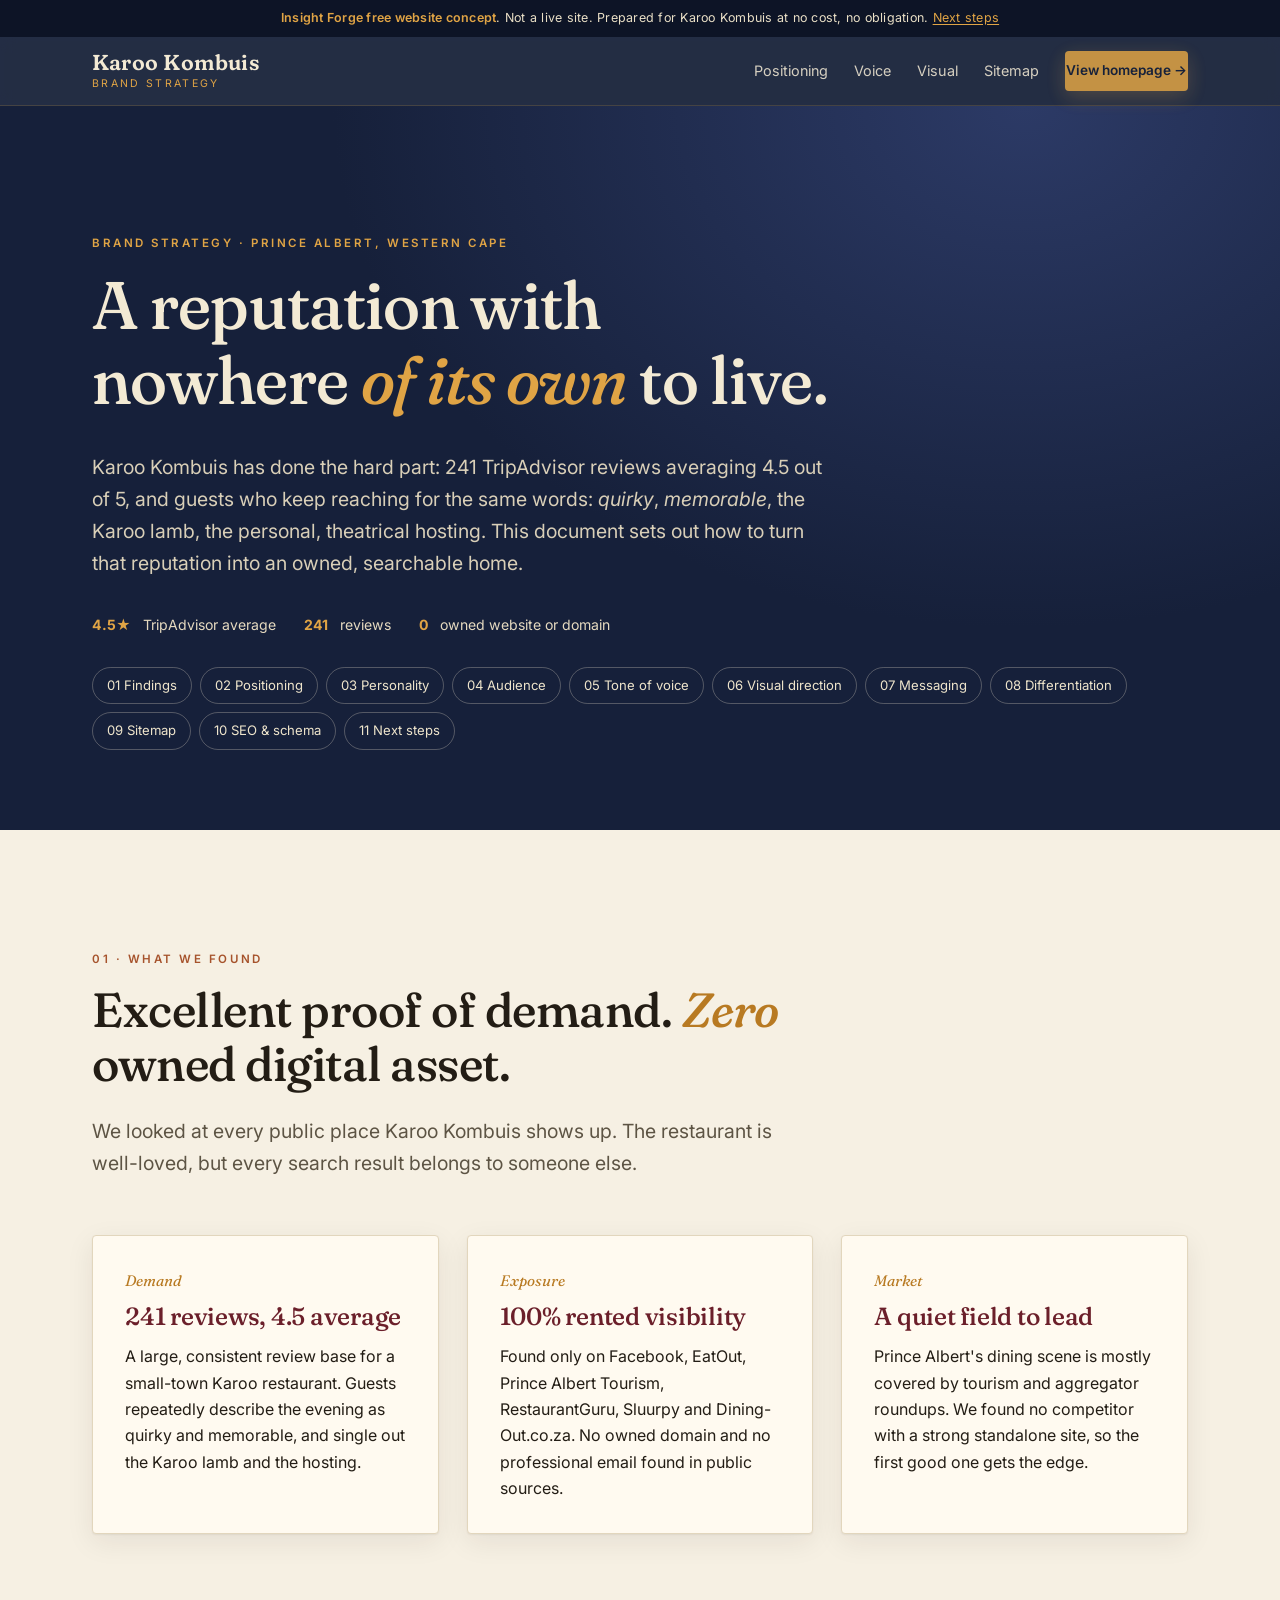
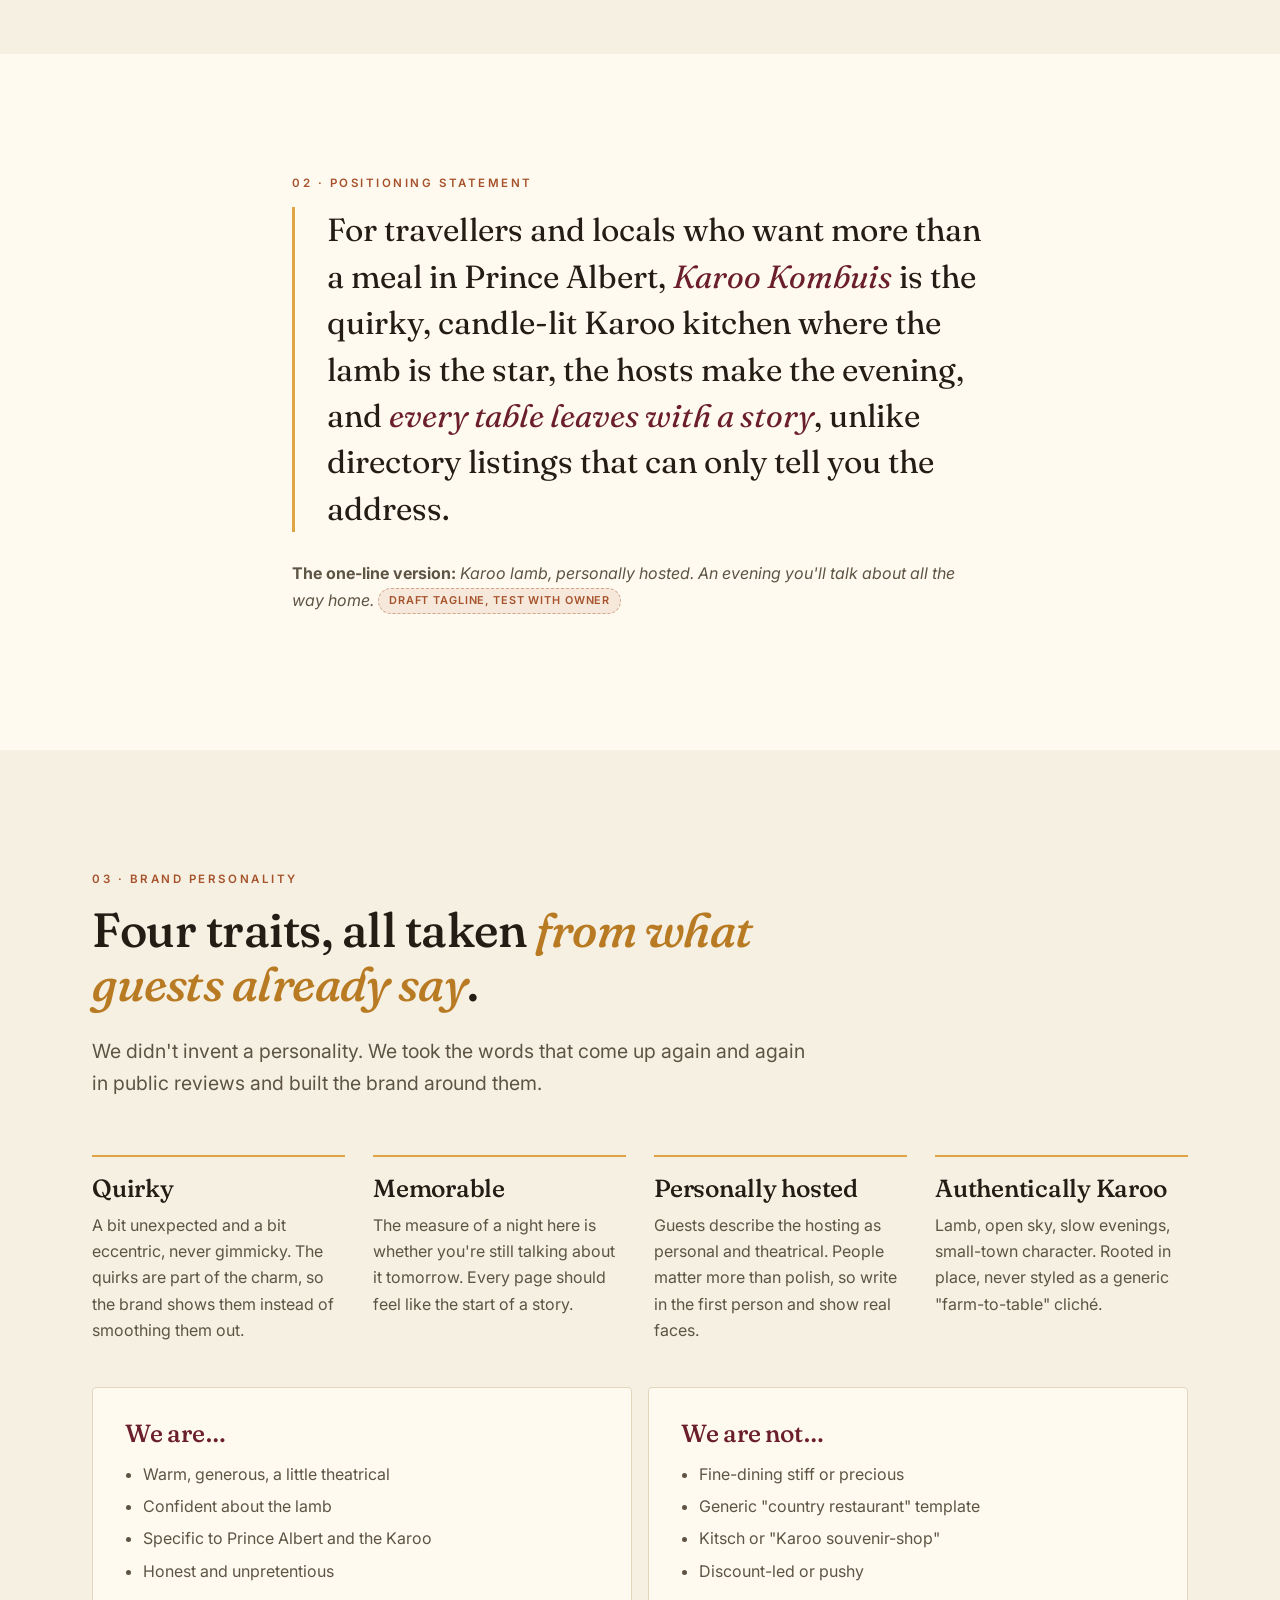
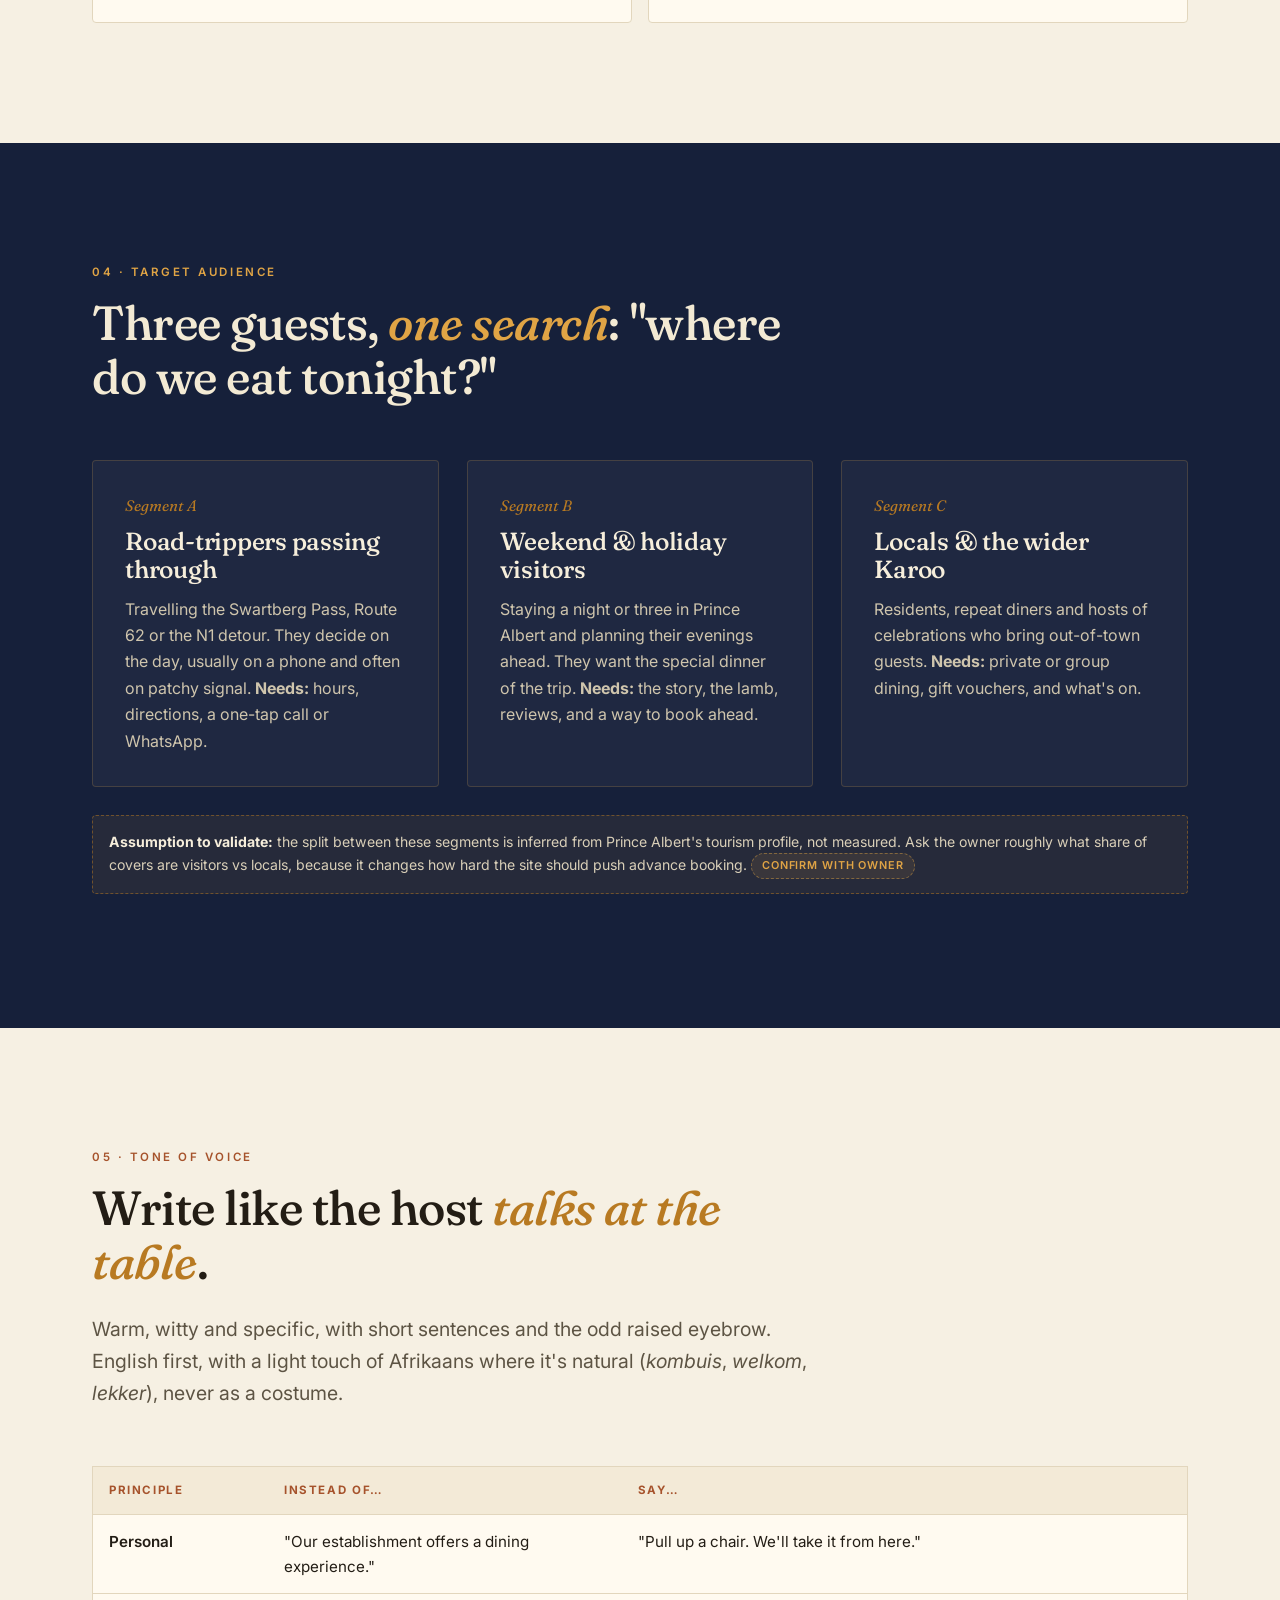
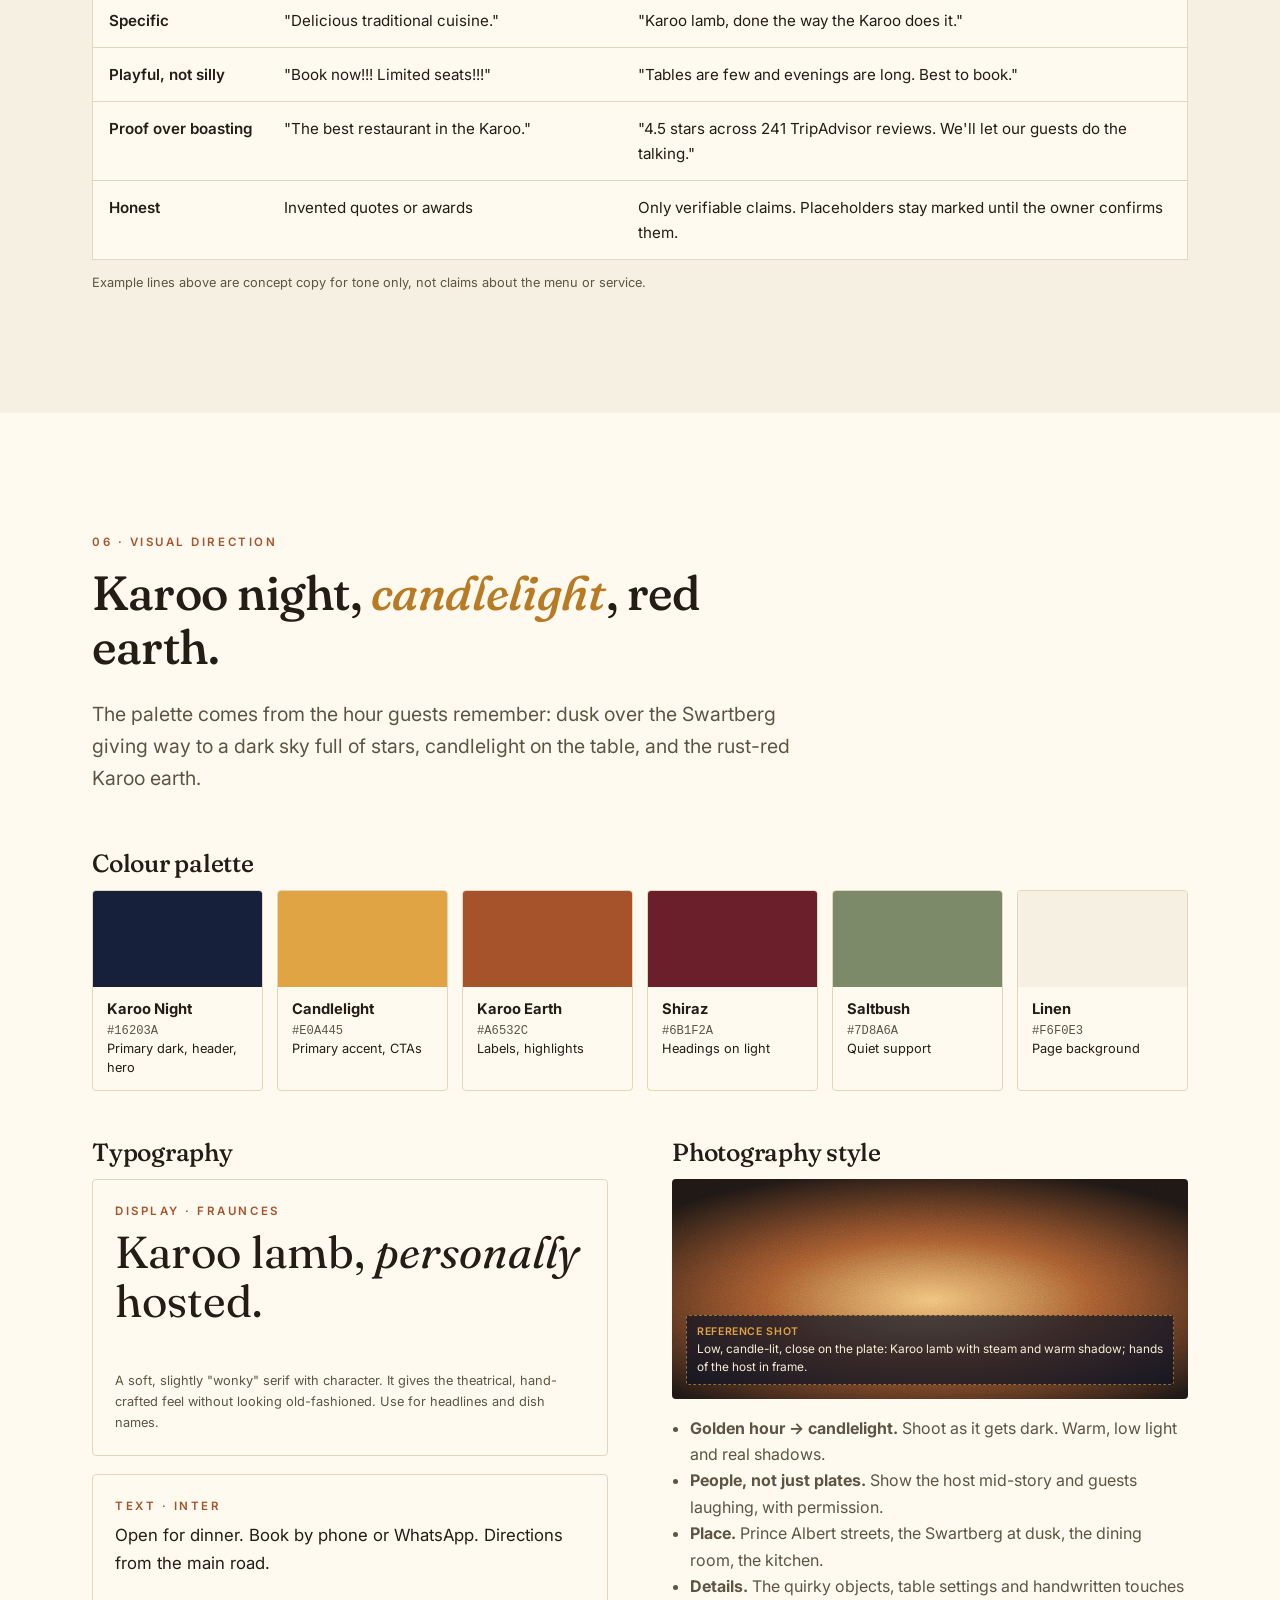
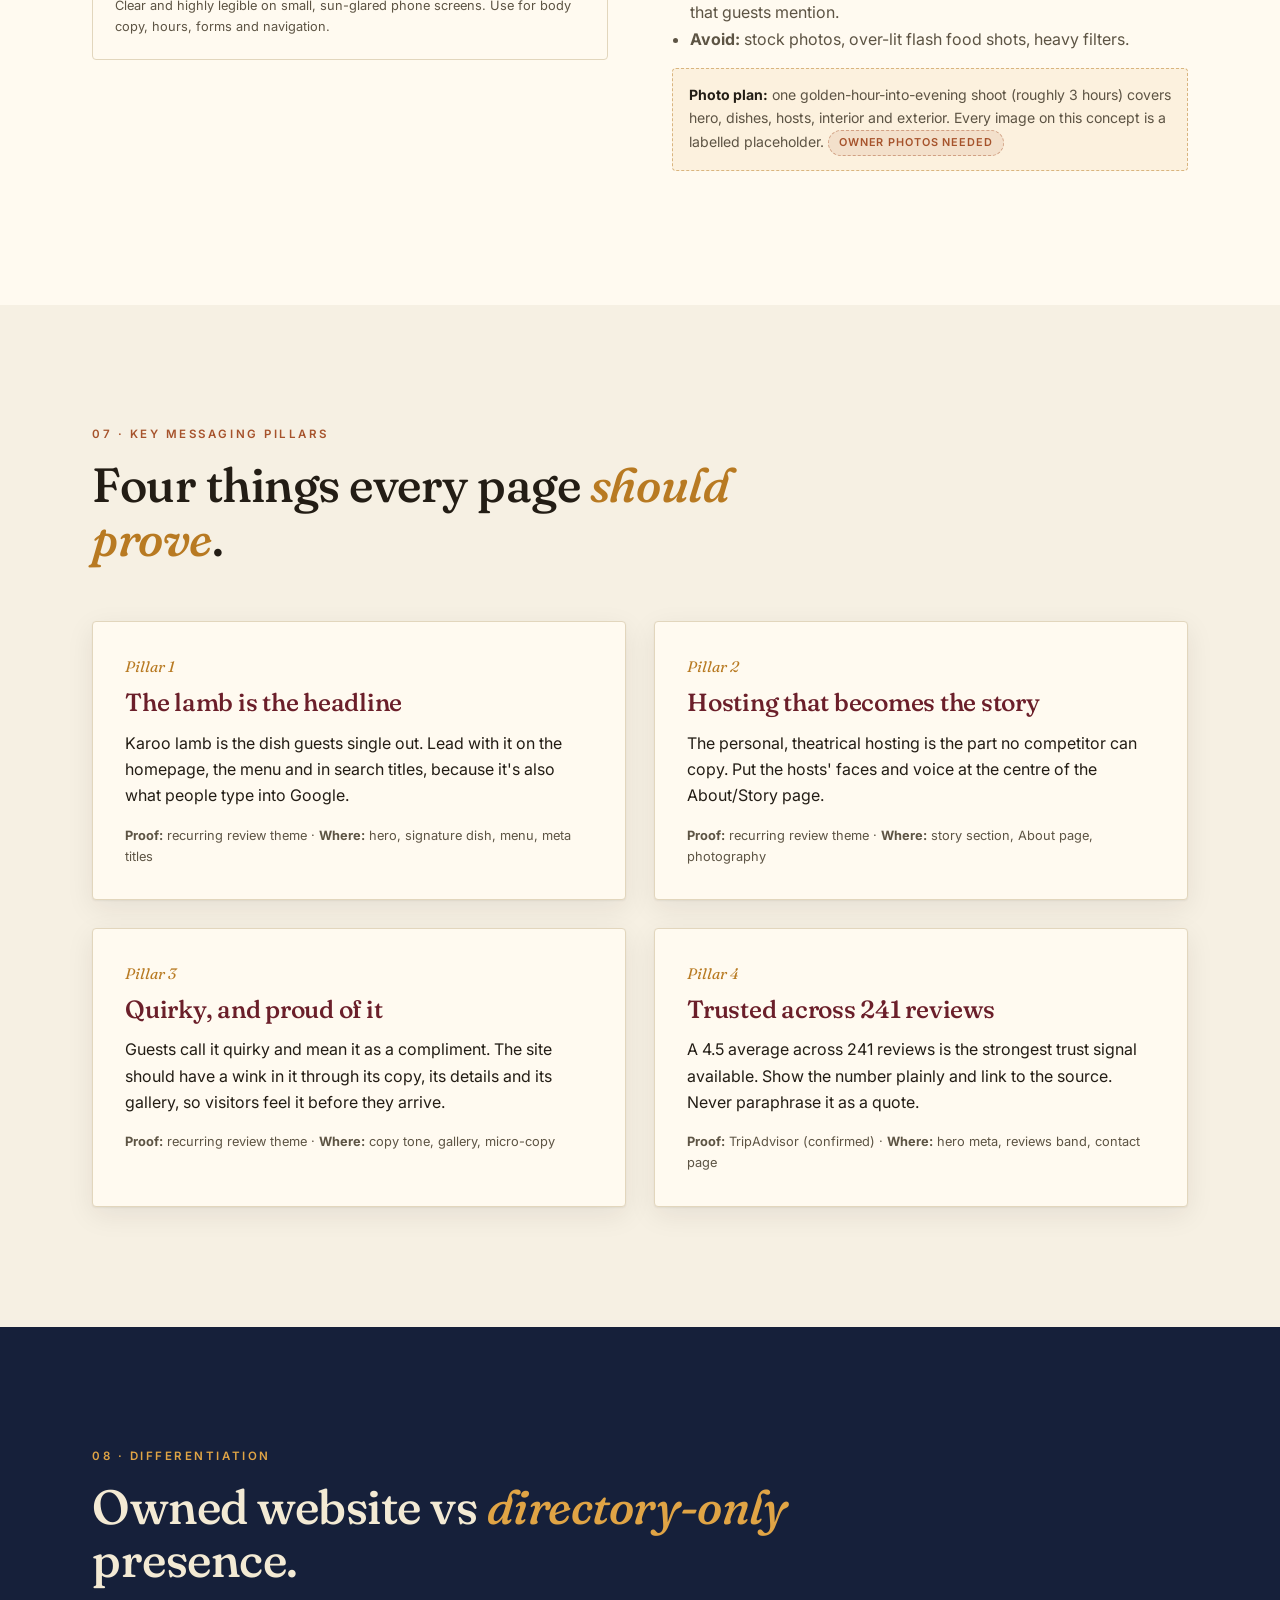
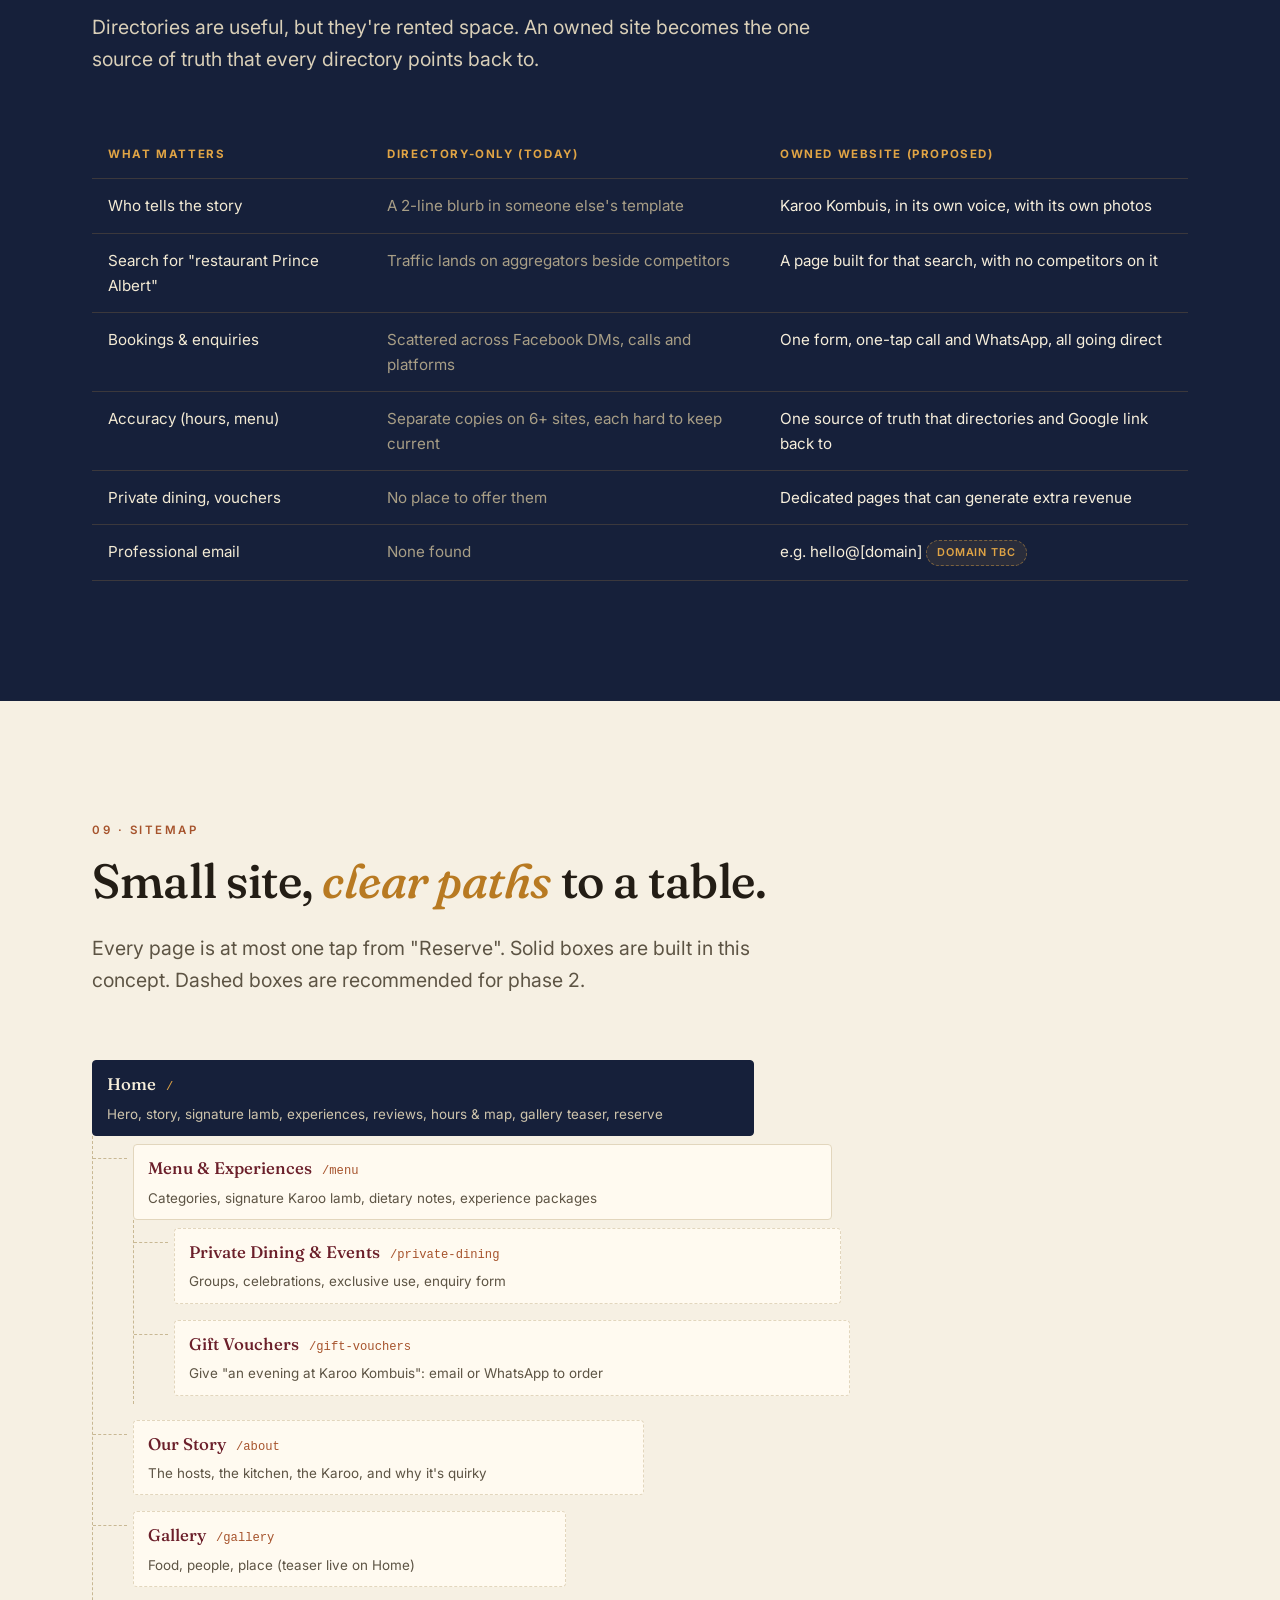
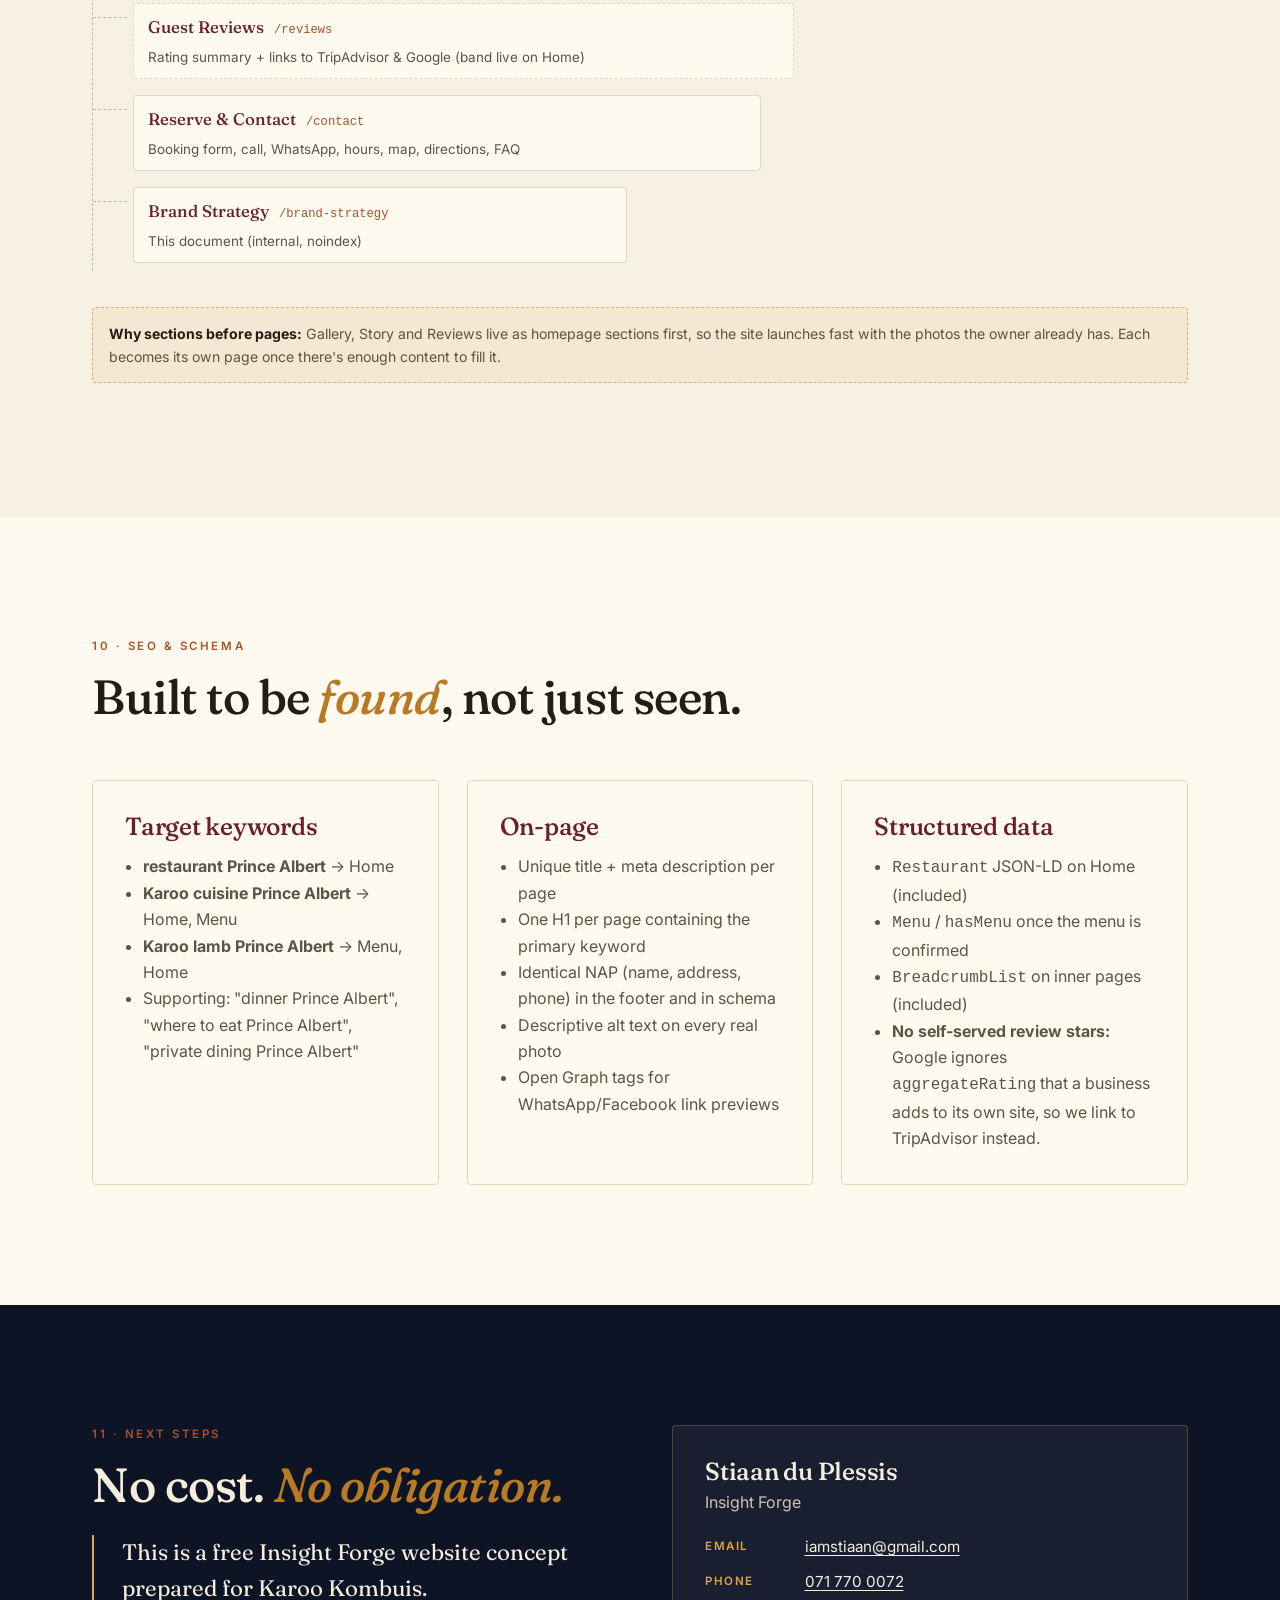
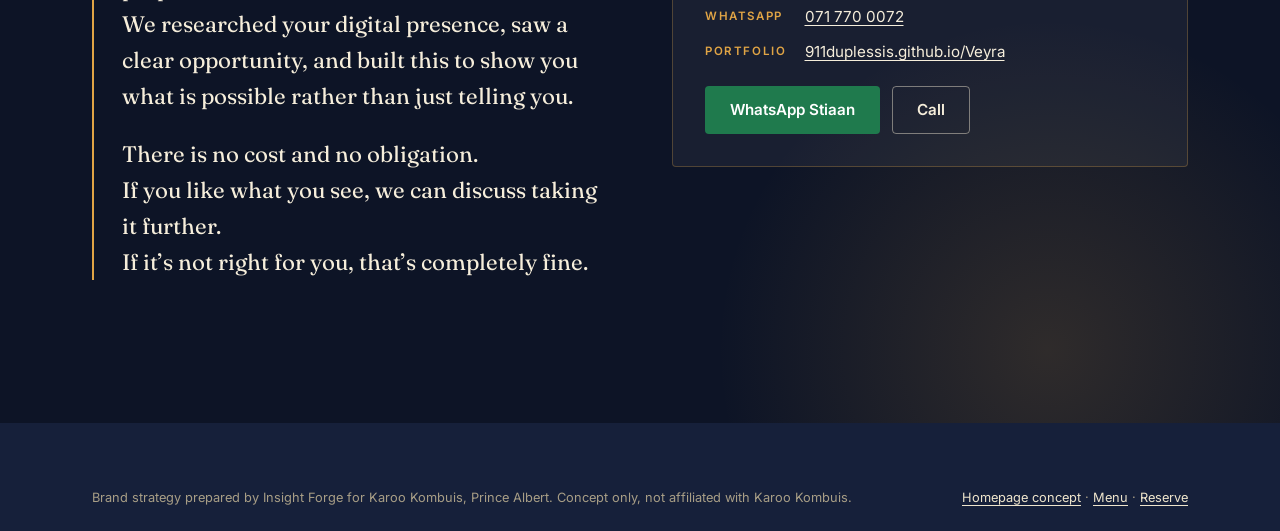
==== commit ff91fbca: "Fix link previews, add restaurant WhatsApp, drop internal score - Point canonical/OG/JSON-LD/sitemap" ====
--- a/brand-strategy.html
+++ b/brand-strategy.html
@@ -9,6 +9,11 @@
 <meta property="og:type" content="article">
 <meta property="og:title" content="Karoo Kombuis — Brand Strategy (Insight Forge concept)">
 <meta property="og:description" content="How a 4.5★, 241-review Prince Albert restaurant can own its story online.">
+<meta property="og:url" content="https://911duplessis.github.io/Karoo-Kombuis-Website/brand-strategy.html">
+<meta property="og:image" content="https://911duplessis.github.io/Karoo-Kombuis-Website/assets/og-image.jpg">
+<meta property="og:image:width" content="1200">
+<meta property="og:image:height" content="630">
+<meta name="twitter:card" content="summary_large_image">
 <meta name="theme-color" content="#16203a">
 <link rel="preconnect" href="https://fonts.googleapis.com">
 <link rel="preconnect" href="https://fonts.gstatic.com" crossorigin>
@@ -44,7 +49,6 @@
         <span><b class="star">4.5★</b>&nbsp;TripAdvisor average</span>
         <span><b class="star">241</b>&nbsp;reviews</span>
         <span><b class="star">0</b>&nbsp;owned website or domain</span>
-        <span><b class="star">85/100</b>&nbsp;opportunity score</span>
       </div>
       <nav class="toc" aria-label="Contents">
         <a href="#findings">01 Findings</a><a href="#positioning">02 Positioning</a><a href="#personality">03 Personality</a><a href="#audience">04 Audience</a><a href="#voice">05 Tone of voice</a><a href="#visual">06 Visual direction</a><a href="#pillars">07 Messaging</a><a href="#difference">08 Differentiation</a><a href="#sitemap">09 Sitemap</a><a href="#seo">10 SEO &amp; schema</a><a href="#next-steps">11 Next steps</a>
--- a/assets/site.css
+++ b/assets/site.css
@@ -253,7 +253,8 @@
 
 /* ---------- Sticky mobile CTA ---------- */
 .mobile-cta{position:fixed;left:0;right:0;bottom:0;z-index:60;display:none;gap:8px;padding:10px 12px calc(10px + env(safe-area-inset-bottom,0px));background:rgba(13,20,38,.96);border-top:1px solid rgba(224,164,69,.3)}
-.mobile-cta .btn{flex:1;padding:12px 10px;font-size:.88rem}
+.mobile-cta .btn{flex:1;padding:12px 8px;font-size:.88rem;white-space:nowrap}
+@media (max-width:360px){.mobile-cta .btn{font-size:.8rem;padding:12px 4px}}
 @media (max-width:760px){.mobile-cta{display:flex}body.has-mobile-cta{padding-bottom:76px}}
 
 /* ---------- Strategy doc specifics ---------- */
